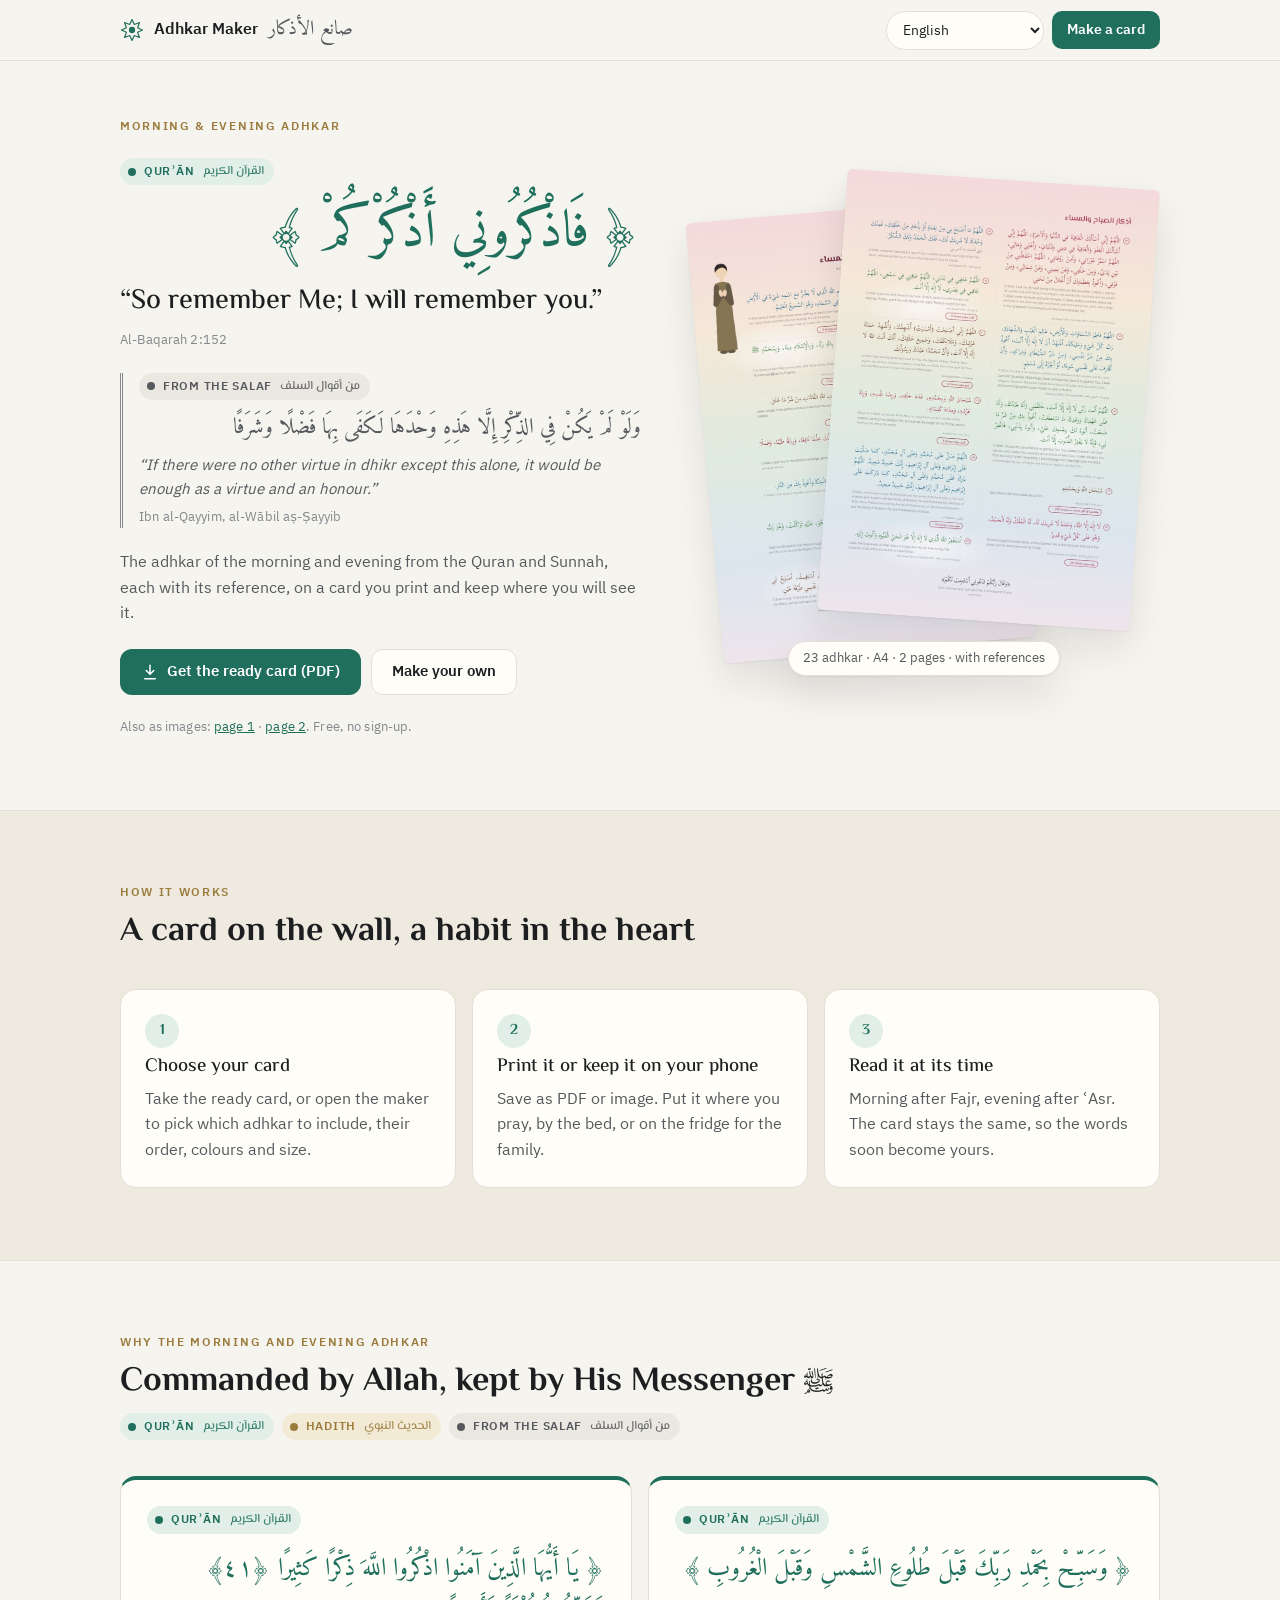
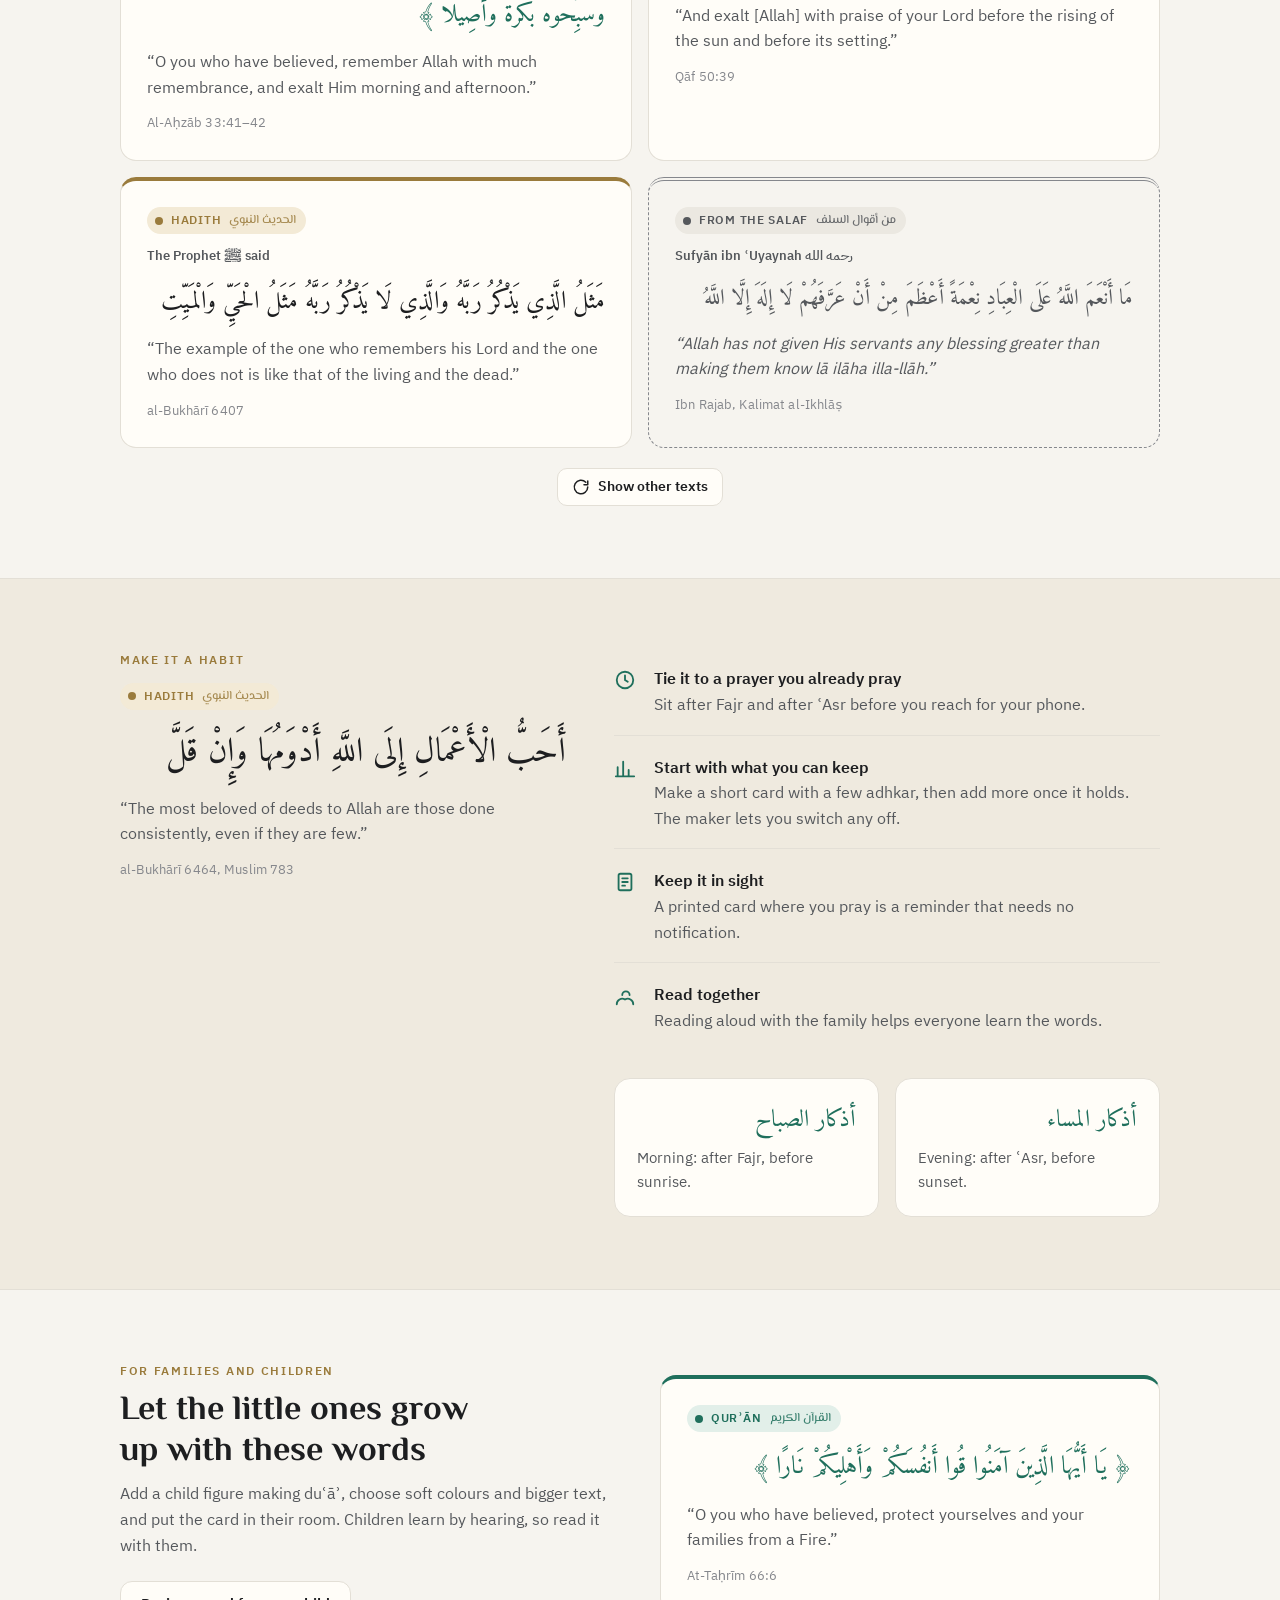
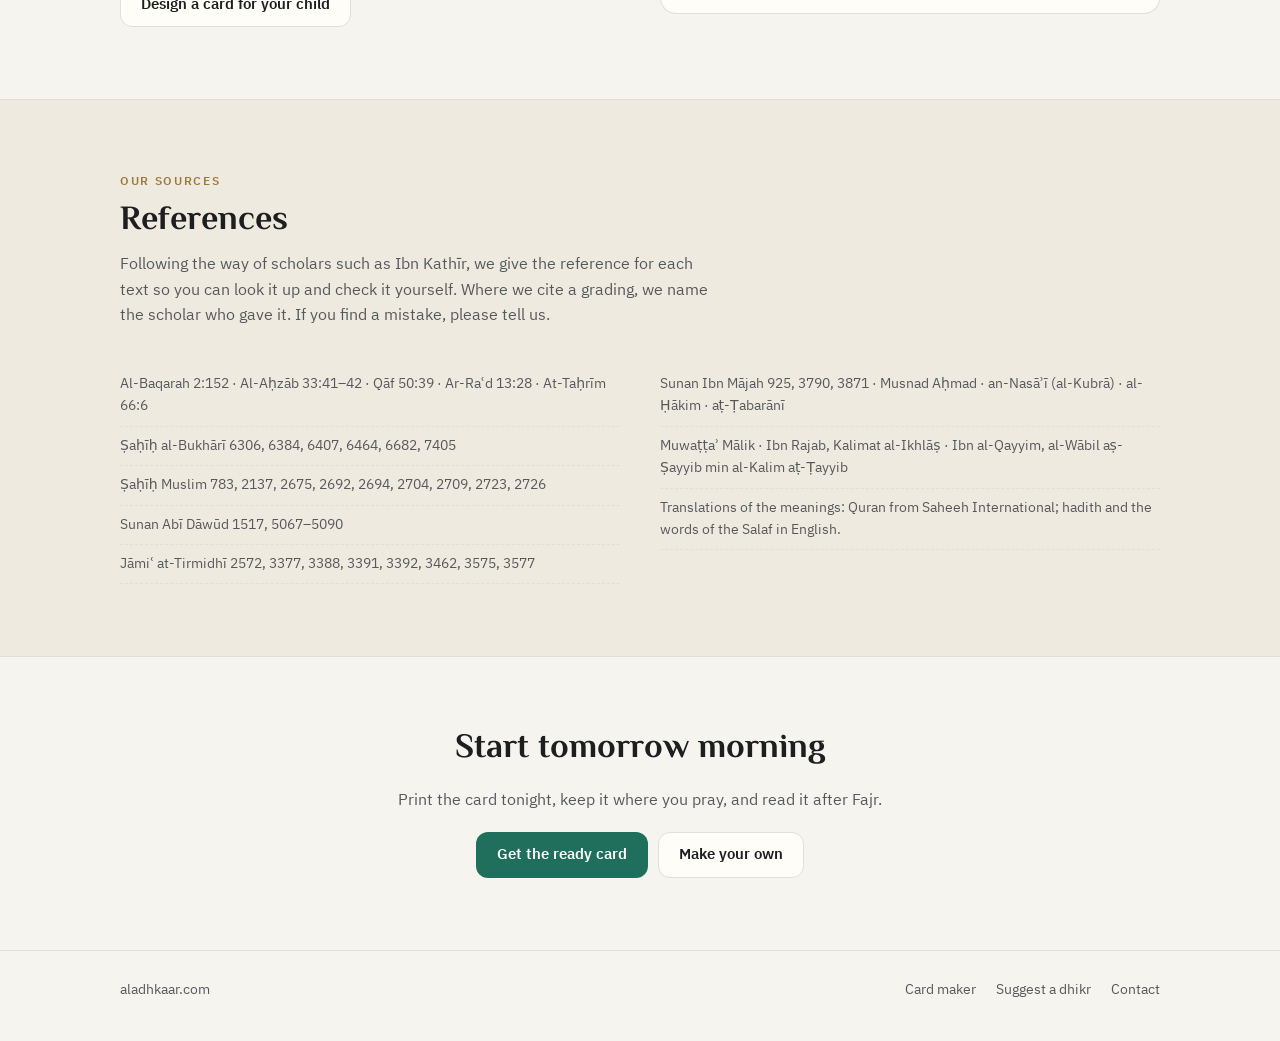
==== public/index.html @ ed7cf4e7 "Landing: Quran meanings in each language from Quran.com ur Junagarhi, id King Fahad Complex, ms Basm" ====
<!doctype html>
<html lang="en" dir="ltr">
<head>
  <meta charset="utf-8">
  <meta name="viewport" content="width=device-width, initial-scale=1, viewport-fit=cover">
  <script>
    // Old links put the card in the hash of the home page. Send them on to the maker.
    if (/^#(card=|missing$|suggest$|contact$)/.test(location.hash)) location.replace("make" + location.hash);
  </script>
  <title>Adhkar Maker · Morning and evening adhkar card</title>
  <meta name="description" content="The morning and evening adhkar from the Quran and Sunnah, each with its reference, on a card you print and keep. Get the ready card or make your own. أذكار الصباح والمساء في بطاقة تطبعها.">
  <link rel="canonical" href="https://aladhkaar.com/">
  <meta property="og:type" content="website">
  <meta property="og:site_name" content="Adhkar Maker · صانع الأذكار">
  <meta property="og:url" content="https://aladhkaar.com/">
  <meta property="og:title" content="Morning and evening adhkar, on a card you keep">
  <meta property="og:description" content="Get the ready card or make your own. Each dhikr with its reference. Free.">
  <meta property="og:image" content="https://aladhkaar.com/og-image.png">
  <meta property="og:image:width" content="1200">
  <meta property="og:image:height" content="630">
  <meta name="twitter:card" content="summary_large_image">
  <meta name="twitter:image" content="https://aladhkaar.com/og-image.png">
  <meta name="theme-color" content="#f6f4ef" media="(prefers-color-scheme: light)">
  <meta name="theme-color" content="#16171a" media="(prefers-color-scheme: dark)">
  <link rel="manifest" href="manifest.webmanifest">
  <link rel="icon" href="icons/icon.svg" type="image/svg+xml">
  <link rel="apple-touch-icon" href="icons/icon-192.png">
  <link rel="preload" href="data/quotes.json" as="fetch" crossorigin>
  <link rel="stylesheet" href="fonts/fonts.css">
  <link rel="stylesheet" href="landing.css?v=2">
</head>
<body>

<header class="top">
  <div class="wrap">
    <a class="brand" href="./">
      <svg viewBox="0 0 32 32" aria-hidden="true"><path d="M16 2l3.1 6.6L26 6l-2.6 6.9L30 16l-6.6 3.1L26 26l-6.9-2.6L16 30l-3.1-6.6L6 26l2.6-6.9L2 16l6.6-3.1L6 6l6.9 2.6z" fill="none" stroke="currentColor" stroke-width="1.6" stroke-linejoin="round"/><circle cx="16" cy="16" r="4.2" fill="currentColor"/></svg>
      <span data-t="appName">Adhkar Maker</span><span class="ar">صانع الأذكار</span>
    </a>
    <nav>
      <select class="lang" id="lang" aria-label="Language">
        <option value="en">English</option><option value="ar">العربية</option><option value="ur">اردو</option><option value="id">Bahasa Indonesia</option><option value="ms">Bahasa Melayu</option><option value="tr">Türkçe</option><option value="fr">Français</option><option value="bn">বাংলা</option>
      </select>
      <a class="btn btn-primary btn-sm" href="make" data-t="makeCard">Make a card</a>
    </nav>
  </div>
</header>

<main>
  <!-- 1. Hero -->
  <div class="hero">
    <div class="wrap">
      <div class="hero-text">
        <span class="eyebrow" data-t="heroEyebrow">Morning &amp; evening adhkar</span>
        <figure class="ayah k-quran">
          <span class="kind" data-kind="quran"></span>
          <div class="ar" lang="ar">فَاذْكُرُونِي أَذْكُرْكُمْ</div>
          <div class="en" data-q="2:152">“So remember Me; I will remember you.”</div>
          <figcaption class="ref" data-ar="البقرة ١٥٢">Al-Baqarah 2:152</figcaption>
        </figure>
        <blockquote class="salaf k-salaf">
          <span class="kind" data-kind="salaf"></span>
          <div class="ar" lang="ar">وَلَوْ لَمْ يَكُنْ فِي الذِّكْرِ إِلَّا هَذِهِ وَحْدَهَا لَكَفَى بِهَا فَضْلًا وَشَرَفًا</div>
          <p class="en">“If there were no other virtue in dhikr except this alone, it would be enough as a virtue and an honour.”</p>
          <span class="ref" data-ar="ابن القيم، الوابل الصيب">Ibn al-Qayyim, al-Wābil aṣ-Ṣayyib</span>
        </blockquote>
        <p class="lede" data-t="heroLede">The adhkar of the morning and evening from the Quran and Sunnah, each with its reference, on a card you print and keep where you will see it.</p>
        <div class="ctas">
          <a class="btn btn-primary" href="ready/aladhkaar-morning-evening.pdf" download>
            <svg viewBox="0 0 24 24" fill="none" stroke="currentColor" stroke-width="2" stroke-linecap="round" stroke-linejoin="round"><path d="M12 3v12m0 0l-5-5m5 5l5-5M5 21h14"/></svg>
            <span data-t="getPdf">Get the ready card (PDF)</span>
          </a>
          <a class="btn btn-ghost" href="make" data-t="makeOwn">Make your own</a>
        </div>
        <div class="continue" id="continue" hidden><span data-t="inProgress">You have a card in progress.</span> <a href="make" data-t="continueCard">Continue your card</a></div>
        <div class="ref"><span data-t="alsoImages">Also as images:</span> <a href="ready/aladhkaar-page-1.jpg" download data-t="page1">page 1</a> · <a href="ready/aladhkaar-page-2.jpg" download data-t="page2">page 2</a>. <span data-t="free">Free, no sign-up.</span></div>
      </div>
      <div class="stack">
        <img src="ready/preview-1.jpg" alt="" width="900" height="1273">
        <img src="ready/preview-2.jpg" alt="" width="900" height="1273" data-t-alt="previewAlt">
        <span class="tag" data-t="tag">23 adhkar · A4 · 2 pages · with sources</span>
      </div>
    </div>
  </div>

  <!-- 2. How it works -->
  <section class="band">
    <div class="wrap">
      <div class="head">
        <span class="eyebrow" data-t="howEyebrow">How it works</span>
        <h2 data-t="howTitle">A card on the wall, a habit in the heart</h2>
      </div>
      <div class="steps">
        <div class="step"><span class="n" data-num="1">1</span><h3 data-t="s1h">Choose your card</h3><p data-t="s1p">Take the ready card, or open the maker to pick which adhkar to include, their order, colours and size.</p></div>
        <div class="step"><span class="n" data-num="2">2</span><h3 data-t="s2h">Print it or keep it on your phone</h3><p data-t="s2p">Save as PDF or image. Put it where you pray, by the bed, or on the fridge for the family.</p></div>
        <div class="step"><span class="n" data-num="3">3</span><h3 data-t="s3h">Read it at its time</h3><p data-t="s3p">Morning after Fajr, evening after ʿAsr. The card stays the same, so the words soon become yours.</p></div>
      </div>
    </div>
  </section>

  <!-- 3. Why -->
  <section>
    <div class="wrap">
      <div class="head">
        <span class="eyebrow" data-t="whyEyebrow">Why the morning and evening adhkar</span>
        <h2><span data-t="whyTitle">Commanded by Allah, kept by His Messenger</span> <span class="saw" lang="ar">ﷺ</span></h2>
        <div class="legend"><span class="k-quran"><span class="kind" data-kind="quran"></span></span><span class="k-hadith"><span class="kind" data-kind="hadith"></span></span><span class="k-salaf"><span class="kind" data-kind="salaf"></span></span></div>
      </div>
      <div class="proofs">
        <div class="proof k-quran">
          <span class="kind" data-kind="quran"></span>
          <div class="ar" lang="ar">يَا أَيُّهَا الَّذِينَ آمَنُوا اذْكُرُوا اللَّهَ ذِكْرًا كَثِيرًا ﴿٤١﴾ وَسَبِّحُوهُ بُكْرَةً وَأَصِيلًا</div>
          <p class="en" data-q="33:41-42">“O you who have believed, remember Allah with much remembrance, and exalt Him morning and afternoon.”</p>
          <span class="ref" data-ar="الأحزاب ٤١–٤٢">Al-Aḥzāb 33:41–42</span>
        </div>
        <div class="proof k-quran">
          <span class="kind" data-kind="quran"></span>
          <div class="ar" lang="ar">وَسَبِّحْ بِحَمْدِ رَبِّكَ قَبْلَ طُلُوعِ الشَّمْسِ وَقَبْلَ الْغُرُوبِ</div>
          <p class="en" data-q="50:39">“And exalt [Allah] with praise of your Lord before the rising of the sun and before its setting.”</p>
          <span class="ref" data-ar="ق ٣٩">Qāf 50:39</span>
        </div>
        <div class="proof rot" data-pool="nass"></div>
        <div class="proof rot" data-pool="salaf"></div>
      </div>
      <div class="more"><button class="btn btn-ghost btn-sm" id="another" type="button">
        <svg viewBox="0 0 24 24" fill="none" stroke="currentColor" stroke-width="2" stroke-linecap="round" stroke-linejoin="round"><path d="M21 12a9 9 0 1 1-2.6-6.4M21 4v5h-5"/></svg>
        <span data-t="another">Show other texts</span></button></div>
    </div>
  </section>

  <!-- 4. Habit -->
  <section class="band">
    <div class="wrap habit">
      <div class="proof k-hadith">
        <span class="eyebrow" data-t="habitEyebrow">Make it a habit</span>
        <span class="kind" data-kind="hadith"></span>
        <div class="ar" lang="ar">أَحَبُّ الْأَعْمَالِ إِلَى اللَّهِ أَدْوَمُهَا وَإِنْ قَلَّ</div>
        <p class="en">“The most beloved of deeds to Allah are those done consistently, even if they are few.”</p>
        <span class="ref" data-ar="البخاري ٦٤٦٤، مسلم ٧٨٣">al-Bukhārī 6464, Muslim 783</span>
      </div>
      <div>
        <ul class="tips">
          <li><svg viewBox="0 0 24 24" fill="none" stroke="currentColor" stroke-width="2" stroke-linecap="round"><circle cx="12" cy="12" r="9"/><path d="M12 7v5l3 2"/></svg><div><b data-t="t1b">Tie it to a prayer you already pray</b><span data-t="t1s">Sit after Fajr and after ʿAsr before you reach for your phone.</span></div></li>
          <li><svg viewBox="0 0 24 24" fill="none" stroke="currentColor" stroke-width="2" stroke-linecap="round"><path d="M4 20V10M10 20V4M16 20v-7M22 20H2"/></svg><div><b data-t="t2b">Start with what you can keep</b><span data-t="t2s">Make a short card with a few adhkar, then add more once it holds. The maker lets you switch any off.</span></div></li>
          <li><svg viewBox="0 0 24 24" fill="none" stroke="currentColor" stroke-width="2" stroke-linecap="round"><rect x="5" y="3" width="14" height="18" rx="2"/><path d="M9 8h6M9 12h6M9 16h3"/></svg><div><b data-t="t3b">Keep it in sight</b><span data-t="t3s">A printed card where you pray is a reminder that needs no notification.</span></div></li>
          <li><svg viewBox="0 0 24 24" fill="none" stroke="currentColor" stroke-width="2" stroke-linecap="round"><path d="M17 11a4 4 0 1 0-8 0M3 21a6 6 0 0 1 9-5.2A6 6 0 0 1 21 21"/></svg><div><b data-t="t4b">Read together</b><span data-t="t4s">Reading aloud with the family helps everyone learn the words.</span></div></li>
        </ul>
        <div class="times">
          <div class="time"><div class="ar" lang="ar">أذكار الصباح</div><p data-t="morning">Morning: after Fajr, before sunrise.</p></div>
          <div class="time"><div class="ar" lang="ar">أذكار المساء</div><p data-t="evening">Evening: after ʿAsr, before sunset.</p></div>
        </div>
      </div>
    </div>
  </section>

  <!-- 5. Families -->
  <section>
    <div class="wrap family">
      <div class="head" style="margin:0">
        <span class="eyebrow" data-t="famEyebrow">For families and children</span>
        <h2 data-t="famTitle">Let the little ones grow up with these words</h2>
        <p class="lede" data-t="famLede">Add a child figure making duʿāʾ, choose soft colours and bigger text, and put the card in their room. Children learn by hearing, so read it with them.</p>
        <div class="ctas" style="margin-top:12px"><a class="btn btn-ghost" href="make" data-t="famBtn">Design a card for your child</a></div>
      </div>
      <div class="proof k-quran">
        <span class="kind" data-kind="quran"></span>
        <div class="ar" lang="ar">يَا أَيُّهَا الَّذِينَ آمَنُوا قُوا أَنفُسَكُمْ وَأَهْلِيكُمْ نَارًا</div>
        <p class="en" data-q="66:6">“O you who have believed, protect yourselves and your families from a Fire.”</p>
        <span class="ref" data-ar="التحريم ٦">At-Taḥrīm 66:6</span>
      </div>
    </div>
  </section>

  <!-- 6. References -->
  <section class="band">
    <div class="wrap">
      <div class="head">
        <span class="eyebrow" data-t="srcEyebrow">Our sources</span>
        <h2 data-t="srcTitle">References</h2>
        <p class="lede" data-t="srcLede">Following the way of scholars such as Ibn Kathīr, we give the reference for each text so you can look it up and check it yourself. Where we cite a grading, we name the scholar who gave it. If you find a mistake, please tell us.</p>
      </div>
      <ul class="sources">
        <li data-ar="البقرة ١٥٢ · الأحزاب ٤١–٤٢ · ق ٣٩ · الرعد ٢٨ · التحريم ٦">Al-Baqarah 2:152 · Al-Aḥzāb 33:41–42 · Qāf 50:39 · Ar-Raʿd 13:28 · At-Taḥrīm 66:6</li>
        <li data-ar="صحيح البخاري ٦٣٠٦، ٦٣٨٤، ٦٤٠٧، ٦٤٦٤، ٦٦٨٢، ٧٤٠٥">Ṣaḥīḥ al-Bukhārī 6306, 6384, 6407, 6464, 6682, 7405</li>
        <li data-ar="صحيح مسلم ٧٨٣، ٢١٣٧، ٢٦٧٥، ٢٦٩٢، ٢٦٩٤، ٢٧٠٤، ٢٧٠٩، ٢٧٢٣، ٢٧٢٦">Ṣaḥīḥ Muslim 783, 2137, 2675, 2692, 2694, 2704, 2709, 2723, 2726</li>
        <li data-ar="سنن أبي داود ١٥١٧، ٥٠٦٧–٥٠٩٠">Sunan Abī Dāwūd 1517, 5067–5090</li>
        <li data-ar="جامع الترمذي ٢٥٧٢، ٣٣٧٧، ٣٣٨٨، ٣٣٩١، ٣٣٩٢، ٣٤٦٢، ٣٥٧٥، ٣٥٧٧">Jāmiʿ at-Tirmidhī 2572, 3377, 3388, 3391, 3392, 3462, 3575, 3577</li>
        <li data-ar="سنن ابن ماجه ٩٢٥، ٣٧٩٠، ٣٨٧١ · مسند أحمد · النسائي في الكبرى · الحاكم · الطبراني">Sunan Ibn Mājah 925, 3790, 3871 · Musnad Aḥmad · an-Nasāʾī (al-Kubrā) · al-Ḥākim · aṭ-Ṭabarānī</li>
        <li data-ar="موطأ مالك · ابن رجب، كلمة الإخلاص · ابن القيم، الوابل الصيب من الكلم الطيب">Muwaṭṭaʾ Mālik · Ibn Rajab, Kalimat al-Ikhlāṣ · Ibn al-Qayyim, al-Wābil aṣ-Ṣayyib min al-Kalim aṭ-Ṭayyib</li>
        <li class="only-tr" data-t="srcTr">Translations of the meanings: Quran from Saheeh International; hadith and the words of the Salaf in English.</li>
      </ul>
    </div>
  </section>

  <!-- 7. Closing -->
  <section>
    <div class="wrap cta-end">
      <h2 data-t="endTitle">Start tomorrow morning</h2>
      <p class="lede" data-t="endLede">Print the card tonight, keep it where you pray, and read it after Fajr.</p>
      <div class="ctas" style="justify-content:center">
        <a class="btn btn-primary" href="ready/aladhkaar-morning-evening.pdf" download data-t="getCard">Get the ready card</a>
        <a class="btn btn-ghost" href="make" data-t="makeOwn">Make your own</a>
      </div>
    </div>
  </section>
</main>

<footer>
  <div class="wrap">
    <span>aladhkaar.com</span>
    <nav>
      <a href="make" data-t="fMaker">Card maker</a>
      <a href="make#suggest" data-t="fSuggest">Suggest a dhikr</a>
      <a href="make#contact" data-t="fContact">Contact</a>
    </nav>
  </div>
</footer>

<script src="landing.js?v=2"></script>
</body>
</html>
---- public/fonts/fonts.css ----
/* Self-hosted Google Fonts (SIL Open Font License) */
@font-face {
  font-family: 'Amiri';
  font-style: normal;
  font-weight: 400;
  font-display: swap;
  src: url(Amiri-400-arabic.woff2) format('woff2');
  unicode-range: U+0600-06FF, U+0750-077F, U+0870-0891, U+0897-08E1, U+08E3-08FF, U+200C-200E, U+2010-2011, U+204F, U+2E41, U+FB50-FDFF, U+FE70-FE74, U+FE76-FEFC, U+102E0-102FB, U+10E60-10E7E, U+10EC2-10EC7, U+10EC9-10EEE, U+10EF0-10EFF, U+1EE00-1EE03, U+1EE05-1EE1F, U+1EE21-1EE22, U+1EE24, U+1EE27, U+1EE29-1EE32, U+1EE34-1EE37, U+1EE39, U+1EE3B, U+1EE42, U+1EE47, U+1EE49, U+1EE4B, U+1EE4D-1EE4F, U+1EE51-1EE52, U+1EE54, U+1EE57, U+1EE59, U+1EE5B, U+1EE5D, U+1EE5F, U+1EE61-1EE62, U+1EE64, U+1EE67-1EE6A, U+1EE6C-1EE72, U+1EE74-1EE77, U+1EE79-1EE7C, U+1EE7E, U+1EE80-1EE89, U+1EE8B-1EE9B, U+1EEA1-1EEA3, U+1EEA5-1EEA9, U+1EEAB-1EEBB, U+1EEF0-1EEF1;
}
@font-face {
  font-family: 'Amiri';
  font-style: normal;
  font-weight: 400;
  font-display: swap;
  src: url(Amiri-400-latin.woff2) format('woff2');
  unicode-range: U+0000-00FF, U+0131, U+0152-0153, U+02BB-02BC, U+02C6, U+02DA, U+02DC, U+0304, U+0308, U+0329, U+2000-206F, U+20AC, U+2122, U+2191, U+2193, U+2212, U+2215, U+FEFF, U+FFFD;
}
@font-face {
  font-family: 'Amiri';
  font-style: normal;
  font-weight: 700;
  font-display: swap;
  src: url(Amiri-700-arabic.woff2) format('woff2');
  unicode-range: U+0600-06FF, U+0750-077F, U+0870-0891, U+0897-08E1, U+08E3-08FF, U+200C-200E, U+2010-2011, U+204F, U+2E41, U+FB50-FDFF, U+FE70-FE74, U+FE76-FEFC, U+102E0-102FB, U+10E60-10E7E, U+10EC2-10EC7, U+10EC9-10EEE, U+10EF0-10EFF, U+1EE00-1EE03, U+1EE05-1EE1F, U+1EE21-1EE22, U+1EE24, U+1EE27, U+1EE29-1EE32, U+1EE34-1EE37, U+1EE39, U+1EE3B, U+1EE42, U+1EE47, U+1EE49, U+1EE4B, U+1EE4D-1EE4F, U+1EE51-1EE52, U+1EE54, U+1EE57, U+1EE59, U+1EE5B, U+1EE5D, U+1EE5F, U+1EE61-1EE62, U+1EE64, U+1EE67-1EE6A, U+1EE6C-1EE72, U+1EE74-1EE77, U+1EE79-1EE7C, U+1EE7E, U+1EE80-1EE89, U+1EE8B-1EE9B, U+1EEA1-1EEA3, U+1EEA5-1EEA9, U+1EEAB-1EEBB, U+1EEF0-1EEF1;
}
@font-face {
  font-family: 'Amiri';
  font-style: normal;
  font-weight: 700;
  font-display: swap;
  src: url(Amiri-700-latin.woff2) format('woff2');
  unicode-range: U+0000-00FF, U+0131, U+0152-0153, U+02BB-02BC, U+02C6, U+02DA, U+02DC, U+0304, U+0308, U+0329, U+2000-206F, U+20AC, U+2122, U+2191, U+2193, U+2212, U+2215, U+FEFF, U+FFFD;
}
@font-face {
  font-family: 'Aref Ruqaa';
  font-style: normal;
  font-weight: 400;
  font-display: swap;
  src: url(ArefRuqaa-400-arabic.woff2) format('woff2');
  unicode-range: U+0600-06FF, U+0750-077F, U+0870-0891, U+0897-08E1, U+08E3-08FF, U+200C-200E, U+2010-2011, U+204F, U+2E41, U+FB50-FDFF, U+FE70-FE74, U+FE76-FEFC, U+102E0-102FB, U+10E60-10E7E, U+10EC2-10EC7, U+10EC9-10EEE, U+10EF0-10EFF, U+1EE00-1EE03, U+1EE05-1EE1F, U+1EE21-1EE22, U+1EE24, U+1EE27, U+1EE29-1EE32, U+1EE34-1EE37, U+1EE39, U+1EE3B, U+1EE42, U+1EE47, U+1EE49, U+1EE4B, U+1EE4D-1EE4F, U+1EE51-1EE52, U+1EE54, U+1EE57, U+1EE59, U+1EE5B, U+1EE5D, U+1EE5F, U+1EE61-1EE62, U+1EE64, U+1EE67-1EE6A, U+1EE6C-1EE72, U+1EE74-1EE77, U+1EE79-1EE7C, U+1EE7E, U+1EE80-1EE89, U+1EE8B-1EE9B, U+1EEA1-1EEA3, U+1EEA5-1EEA9, U+1EEAB-1EEBB, U+1EEF0-1EEF1;
}
@font-face {
  font-family: 'Aref Ruqaa';
  font-style: normal;
  font-weight: 400;
  font-display: swap;
  src: url(ArefRuqaa-400-latin.woff2) format('woff2');
  unicode-range: U+0000-00FF, U+0131, U+0152-0153, U+02BB-02BC, U+02C6, U+02DA, U+02DC, U+0304, U+0308, U+0329, U+2000-206F, U+20AC, U+2122, U+2191, U+2193, U+2212, U+2215, U+FEFF, U+FFFD;
}
@font-face {
  font-family: 'Aref Ruqaa';
  font-style: normal;
  font-weight: 700;
  font-display: swap;
  src: url(ArefRuqaa-700-arabic.woff2) format('woff2');
  unicode-range: U+0600-06FF, U+0750-077F, U+0870-0891, U+0897-08E1, U+08E3-08FF, U+200C-200E, U+2010-2011, U+204F, U+2E41, U+FB50-FDFF, U+FE70-FE74, U+FE76-FEFC, U+102E0-102FB, U+10E60-10E7E, U+10EC2-10EC7, U+10EC9-10EEE, U+10EF0-10EFF, U+1EE00-1EE03, U+1EE05-1EE1F, U+1EE21-1EE22, U+1EE24, U+1EE27, U+1EE29-1EE32, U+1EE34-1EE37, U+1EE39, U+1EE3B, U+1EE42, U+1EE47, U+1EE49, U+1EE4B, U+1EE4D-1EE4F, U+1EE51-1EE52, U+1EE54, U+1EE57, U+1EE59, U+1EE5B, U+1EE5D, U+1EE5F, U+1EE61-1EE62, U+1EE64, U+1EE67-1EE6A, U+1EE6C-1EE72, U+1EE74-1EE77, U+1EE79-1EE7C, U+1EE7E, U+1EE80-1EE89, U+1EE8B-1EE9B, U+1EEA1-1EEA3, U+1EEA5-1EEA9, U+1EEAB-1EEBB, U+1EEF0-1EEF1;
}
@font-face {
  font-family: 'Aref Ruqaa';
  font-style: normal;
  font-weight: 700;
  font-display: swap;
  src: url(ArefRuqaa-700-latin.woff2) format('woff2');
  unicode-range: U+0000-00FF, U+0131, U+0152-0153, U+02BB-02BC, U+02C6, U+02DA, U+02DC, U+0304, U+0308, U+0329, U+2000-206F, U+20AC, U+2122, U+2191, U+2193, U+2212, U+2215, U+FEFF, U+FFFD;
}
@font-face {
  font-family: 'Baloo Bhaijaan 2';
  font-style: normal;
  font-weight: 400;
  font-display: swap;
  src: url(BalooBhaijaan2-400-arabic.woff2) format('woff2');
  unicode-range: U+0600-06FF, U+0750-077F, U+0870-0891, U+0897-08E1, U+08E3-08FF, U+200C-200E, U+2010-2011, U+204F, U+2E41, U+FB50-FDFF, U+FE70-FE74, U+FE76-FEFC, U+102E0-102FB, U+10E60-10E7E, U+10EC2-10EC7, U+10EC9-10EEE, U+10EF0-10EFF, U+1EE00-1EE03, U+1EE05-1EE1F, U+1EE21-1EE22, U+1EE24, U+1EE27, U+1EE29-1EE32, U+1EE34-1EE37, U+1EE39, U+1EE3B, U+1EE42, U+1EE47, U+1EE49, U+1EE4B, U+1EE4D-1EE4F, U+1EE51-1EE52, U+1EE54, U+1EE57, U+1EE59, U+1EE5B, U+1EE5D, U+1EE5F, U+1EE61-1EE62, U+1EE64, U+1EE67-1EE6A, U+1EE6C-1EE72, U+1EE74-1EE77, U+1EE79-1EE7C, U+1EE7E, U+1EE80-1EE89, U+1EE8B-1EE9B, U+1EEA1-1EEA3, U+1EEA5-1EEA9, U+1EEAB-1EEBB, U+1EEF0-1EEF1;
}
@font-face {
  font-family: 'Baloo Bhaijaan 2';
  font-style: normal;
  font-weight: 400;
  font-display: swap;
  src: url(BalooBhaijaan2-400-latin.woff2) format('woff2');
  unicode-range: U+0000-00FF, U+0131, U+0152-0153, U+02BB-02BC, U+02C6, U+02DA, U+02DC, U+0304, U+0308, U+0329, U+2000-206F, U+20AC, U+2122, U+2191, U+2193, U+2212, U+2215, U+FEFF, U+FFFD;
}
@font-face {
  font-family: 'Baloo Bhaijaan 2';
  font-style: normal;
  font-weight: 600;
  font-display: swap;
  src: url(BalooBhaijaan2-600-arabic.woff2) format('woff2');
  unicode-range: U+0600-06FF, U+0750-077F, U+0870-0891, U+0897-08E1, U+08E3-08FF, U+200C-200E, U+2010-2011, U+204F, U+2E41, U+FB50-FDFF, U+FE70-FE74, U+FE76-FEFC, U+102E0-102FB, U+10E60-10E7E, U+10EC2-10EC7, U+10EC9-10EEE, U+10EF0-10EFF, U+1EE00-1EE03, U+1EE05-1EE1F, U+1EE21-1EE22, U+1EE24, U+1EE27, U+1EE29-1EE32, U+1EE34-1EE37, U+1EE39, U+1EE3B, U+1EE42, U+1EE47, U+1EE49, U+1EE4B, U+1EE4D-1EE4F, U+1EE51-1EE52, U+1EE54, U+1EE57, U+1EE59, U+1EE5B, U+1EE5D, U+1EE5F, U+1EE61-1EE62, U+1EE64, U+1EE67-1EE6A, U+1EE6C-1EE72, U+1EE74-1EE77, U+1EE79-1EE7C, U+1EE7E, U+1EE80-1EE89, U+1EE8B-1EE9B, U+1EEA1-1EEA3, U+1EEA5-1EEA9, U+1EEAB-1EEBB, U+1EEF0-1EEF1;
}
@font-face {
  font-family: 'Baloo Bhaijaan 2';
  font-style: normal;
  font-weight: 600;
  font-display: swap;
  src: url(BalooBhaijaan2-600-latin.woff2) format('woff2');
  unicode-range: U+0000-00FF, U+0131, U+0152-0153, U+02BB-02BC, U+02C6, U+02DA, U+02DC, U+0304, U+0308, U+0329, U+2000-206F, U+20AC, U+2122, U+2191, U+2193, U+2212, U+2215, U+FEFF, U+FFFD;
}
@font-face {
  font-family: 'El Messiri';
  font-style: normal;
  font-weight: 500;
  font-display: swap;
  src: url(ElMessiri-500-arabic.woff2) format('woff2');
  unicode-range: U+0600-06FF, U+0750-077F, U+0870-0891, U+0897-08E1, U+08E3-08FF, U+200C-200E, U+2010-2011, U+204F, U+2E41, U+FB50-FDFF, U+FE70-FE74, U+FE76-FEFC, U+102E0-102FB, U+10E60-10E7E, U+10EC2-10EC7, U+10EC9-10EEE, U+10EF0-10EFF, U+1EE00-1EE03, U+1EE05-1EE1F, U+1EE21-1EE22, U+1EE24, U+1EE27, U+1EE29-1EE32, U+1EE34-1EE37, U+1EE39, U+1EE3B, U+1EE42, U+1EE47, U+1EE49, U+1EE4B, U+1EE4D-1EE4F, U+1EE51-1EE52, U+1EE54, U+1EE57, U+1EE59, U+1EE5B, U+1EE5D, U+1EE5F, U+1EE61-1EE62, U+1EE64, U+1EE67-1EE6A, U+1EE6C-1EE72, U+1EE74-1EE77, U+1EE79-1EE7C, U+1EE7E, U+1EE80-1EE89, U+1EE8B-1EE9B, U+1EEA1-1EEA3, U+1EEA5-1EEA9, U+1EEAB-1EEBB, U+1EEF0-1EEF1;
}
@font-face {
  font-family: 'El Messiri';
  font-style: normal;
  font-weight: 500;
  font-display: swap;
  src: url(ElMessiri-500-latin.woff2) format('woff2');
  unicode-range: U+0000-00FF, U+0131, U+0152-0153, U+02BB-02BC, U+02C6, U+02DA, U+02DC, U+0304, U+0308, U+0329, U+2000-206F, U+20AC, U+2122, U+2191, U+2193, U+2212, U+2215, U+FEFF, U+FFFD;
}
@font-face {
  font-family: 'El Messiri';
  font-style: normal;
  font-weight: 700;
  font-display: swap;
  src: url(ElMessiri-700-arabic.woff2) format('woff2');
  unicode-range: U+0600-06FF, U+0750-077F, U+0870-0891, U+0897-08E1, U+08E3-08FF, U+200C-200E, U+2010-2011, U+204F, U+2E41, U+FB50-FDFF, U+FE70-FE74, U+FE76-FEFC, U+102E0-102FB, U+10E60-10E7E, U+10EC2-10EC7, U+10EC9-10EEE, U+10EF0-10EFF, U+1EE00-1EE03, U+1EE05-1EE1F, U+1EE21-1EE22, U+1EE24, U+1EE27, U+1EE29-1EE32, U+1EE34-1EE37, U+1EE39, U+1EE3B, U+1EE42, U+1EE47, U+1EE49, U+1EE4B, U+1EE4D-1EE4F, U+1EE51-1EE52, U+1EE54, U+1EE57, U+1EE59, U+1EE5B, U+1EE5D, U+1EE5F, U+1EE61-1EE62, U+1EE64, U+1EE67-1EE6A, U+1EE6C-1EE72, U+1EE74-1EE77, U+1EE79-1EE7C, U+1EE7E, U+1EE80-1EE89, U+1EE8B-1EE9B, U+1EEA1-1EEA3, U+1EEA5-1EEA9, U+1EEAB-1EEBB, U+1EEF0-1EEF1;
}
@font-face {
  font-family: 'El Messiri';
  font-style: normal;
  font-weight: 700;
  font-display: swap;
  src: url(ElMessiri-700-latin.woff2) format('woff2');
  unicode-range: U+0000-00FF, U+0131, U+0152-0153, U+02BB-02BC, U+02C6, U+02DA, U+02DC, U+0304, U+0308, U+0329, U+2000-206F, U+20AC, U+2122, U+2191, U+2193, U+2212, U+2215, U+FEFF, U+FFFD;
}
@font-face {
  font-family: 'IBM Plex Sans Arabic';
  font-style: normal;
  font-weight: 300;
  font-display: swap;
  src: url(IBMPlexSansArabic-300-arabic.woff2) format('woff2');
  unicode-range: U+0600-06FF, U+0750-077F, U+0870-0891, U+0897-08E1, U+08E3-08FF, U+200C-200E, U+2010-2011, U+204F, U+2E41, U+FB50-FDFF, U+FE70-FE74, U+FE76-FEFC, U+102E0-102FB, U+10E60-10E7E, U+10EC2-10EC7, U+10EC9-10EEE, U+10EF0-10EFF, U+1EE00-1EE03, U+1EE05-1EE1F, U+1EE21-1EE22, U+1EE24, U+1EE27, U+1EE29-1EE32, U+1EE34-1EE37, U+1EE39, U+1EE3B, U+1EE42, U+1EE47, U+1EE49, U+1EE4B, U+1EE4D-1EE4F, U+1EE51-1EE52, U+1EE54, U+1EE57, U+1EE59, U+1EE5B, U+1EE5D, U+1EE5F, U+1EE61-1EE62, U+1EE64, U+1EE67-1EE6A, U+1EE6C-1EE72, U+1EE74-1EE77, U+1EE79-1EE7C, U+1EE7E, U+1EE80-1EE89, U+1EE8B-1EE9B, U+1EEA1-1EEA3, U+1EEA5-1EEA9, U+1EEAB-1EEBB, U+1EEF0-1EEF1;
}
@font-face {
  font-family: 'IBM Plex Sans Arabic';
  font-style: normal;
  font-weight: 300;
  font-display: swap;
  src: url(IBMPlexSansArabic-300-latin.woff2) format('woff2');
  unicode-range: U+0000-00FF, U+0131, U+0152-0153, U+02BB-02BC, U+02C6, U+02DA, U+02DC, U+0304, U+0308, U+0329, U+2000-206F, U+20AC, U+2122, U+2191, U+2193, U+2212, U+2215, U+FEFF, U+FFFD;
}
@font-face {
  font-family: 'IBM Plex Sans Arabic';
  font-style: normal;
  font-weight: 400;
  font-display: swap;
  src: url(IBMPlexSansArabic-400-arabic.woff2) format('woff2');
  unicode-range: U+0600-06FF, U+0750-077F, U+0870-0891, U+0897-08E1, U+08E3-08FF, U+200C-200E, U+2010-2011, U+204F, U+2E41, U+FB50-FDFF, U+FE70-FE74, U+FE76-FEFC, U+102E0-102FB, U+10E60-10E7E, U+10EC2-10EC7, U+10EC9-10EEE, U+10EF0-10EFF, U+1EE00-1EE03, U+1EE05-1EE1F, U+1EE21-1EE22, U+1EE24, U+1EE27, U+1EE29-1EE32, U+1EE34-1EE37, U+1EE39, U+1EE3B, U+1EE42, U+1EE47, U+1EE49, U+1EE4B, U+1EE4D-1EE4F, U+1EE51-1EE52, U+1EE54, U+1EE57, U+1EE59, U+1EE5B, U+1EE5D, U+1EE5F, U+1EE61-1EE62, U+1EE64, U+1EE67-1EE6A, U+1EE6C-1EE72, U+1EE74-1EE77, U+1EE79-1EE7C, U+1EE7E, U+1EE80-1EE89, U+1EE8B-1EE9B, U+1EEA1-1EEA3, U+1EEA5-1EEA9, U+1EEAB-1EEBB, U+1EEF0-1EEF1;
}
@font-face {
  font-family: 'IBM Plex Sans Arabic';
  font-style: normal;
  font-weight: 400;
  font-display: swap;
  src: url(IBMPlexSansArabic-400-latin.woff2) format('woff2');
  unicode-range: U+0000-00FF, U+0131, U+0152-0153, U+02BB-02BC, U+02C6, U+02DA, U+02DC, U+0304, U+0308, U+0329, U+2000-206F, U+20AC, U+2122, U+2191, U+2193, U+2212, U+2215, U+FEFF, U+FFFD;
}
@font-face {
  font-family: 'IBM Plex Sans Arabic';
  font-style: normal;
  font-weight: 500;
  font-display: swap;
  src: url(IBMPlexSansArabic-500-arabic.woff2) format('woff2');
  unicode-range: U+0600-06FF, U+0750-077F, U+0870-0891, U+0897-08E1, U+08E3-08FF, U+200C-200E, U+2010-2011, U+204F, U+2E41, U+FB50-FDFF, U+FE70-FE74, U+FE76-FEFC, U+102E0-102FB, U+10E60-10E7E, U+10EC2-10EC7, U+10EC9-10EEE, U+10EF0-10EFF, U+1EE00-1EE03, U+1EE05-1EE1F, U+1EE21-1EE22, U+1EE24, U+1EE27, U+1EE29-1EE32, U+1EE34-1EE37, U+1EE39, U+1EE3B, U+1EE42, U+1EE47, U+1EE49, U+1EE4B, U+1EE4D-1EE4F, U+1EE51-1EE52, U+1EE54, U+1EE57, U+1EE59, U+1EE5B, U+1EE5D, U+1EE5F, U+1EE61-1EE62, U+1EE64, U+1EE67-1EE6A, U+1EE6C-1EE72, U+1EE74-1EE77, U+1EE79-1EE7C, U+1EE7E, U+1EE80-1EE89, U+1EE8B-1EE9B, U+1EEA1-1EEA3, U+1EEA5-1EEA9, U+1EEAB-1EEBB, U+1EEF0-1EEF1;
}
@font-face {
  font-family: 'IBM Plex Sans Arabic';
  font-style: normal;
  font-weight: 500;
  font-display: swap;
  src: url(IBMPlexSansArabic-500-latin.woff2) format('woff2');
  unicode-range: U+0000-00FF, U+0131, U+0152-0153, U+02BB-02BC, U+02C6, U+02DA, U+02DC, U+0304, U+0308, U+0329, U+2000-206F, U+20AC, U+2122, U+2191, U+2193, U+2212, U+2215, U+FEFF, U+FFFD;
}
@font-face {
  font-family: 'IBM Plex Sans Arabic';
  font-style: normal;
  font-weight: 600;
  font-display: swap;
  src: url(IBMPlexSansArabic-600-arabic.woff2) format('woff2');
  unicode-range: U+0600-06FF, U+0750-077F, U+0870-0891, U+0897-08E1, U+08E3-08FF, U+200C-200E, U+2010-2011, U+204F, U+2E41, U+FB50-FDFF, U+FE70-FE74, U+FE76-FEFC, U+102E0-102FB, U+10E60-10E7E, U+10EC2-10EC7, U+10EC9-10EEE, U+10EF0-10EFF, U+1EE00-1EE03, U+1EE05-1EE1F, U+1EE21-1EE22, U+1EE24, U+1EE27, U+1EE29-1EE32, U+1EE34-1EE37, U+1EE39, U+1EE3B, U+1EE42, U+1EE47, U+1EE49, U+1EE4B, U+1EE4D-1EE4F, U+1EE51-1EE52, U+1EE54, U+1EE57, U+1EE59, U+1EE5B, U+1EE5D, U+1EE5F, U+1EE61-1EE62, U+1EE64, U+1EE67-1EE6A, U+1EE6C-1EE72, U+1EE74-1EE77, U+1EE79-1EE7C, U+1EE7E, U+1EE80-1EE89, U+1EE8B-1EE9B, U+1EEA1-1EEA3, U+1EEA5-1EEA9, U+1EEAB-1EEBB, U+1EEF0-1EEF1;
}
@font-face {
  font-family: 'IBM Plex Sans Arabic';
  font-style: normal;
  font-weight: 600;
  font-display: swap;
  src: url(IBMPlexSansArabic-600-latin.woff2) format('woff2');
  unicode-range: U+0000-00FF, U+0131, U+0152-0153, U+02BB-02BC, U+02C6, U+02DA, U+02DC, U+0304, U+0308, U+0329, U+2000-206F, U+20AC, U+2122, U+2191, U+2193, U+2212, U+2215, U+FEFF, U+FFFD;
}
@font-face {
  font-family: 'Lalezar';
  font-style: normal;
  font-weight: 400;
  font-display: swap;
  src: url(Lalezar-400-arabic.woff2) format('woff2');
  unicode-range: U+0600-06FF, U+0750-077F, U+0870-0891, U+0897-08E1, U+08E3-08FF, U+200C-200E, U+2010-2011, U+204F, U+2E41, U+FB50-FDFF, U+FE70-FE74, U+FE76-FEFC, U+102E0-102FB, U+10E60-10E7E, U+10EC2-10EC7, U+10EC9-10EEE, U+10EF0-10EFF, U+1EE00-1EE03, U+1EE05-1EE1F, U+1EE21-1EE22, U+1EE24, U+1EE27, U+1EE29-1EE32, U+1EE34-1EE37, U+1EE39, U+1EE3B, U+1EE42, U+1EE47, U+1EE49, U+1EE4B, U+1EE4D-1EE4F, U+1EE51-1EE52, U+1EE54, U+1EE57, U+1EE59, U+1EE5B, U+1EE5D, U+1EE5F, U+1EE61-1EE62, U+1EE64, U+1EE67-1EE6A, U+1EE6C-1EE72, U+1EE74-1EE77, U+1EE79-1EE7C, U+1EE7E, U+1EE80-1EE89, U+1EE8B-1EE9B, U+1EEA1-1EEA3, U+1EEA5-1EEA9, U+1EEAB-1EEBB, U+1EEF0-1EEF1;
}
@font-face {
  font-family: 'Lalezar';
  font-style: normal;
  font-weight: 400;
  font-display: swap;
  src: url(Lalezar-400-latin.woff2) format('woff2');
  unicode-range: U+0000-00FF, U+0131, U+0152-0153, U+02BB-02BC, U+02C6, U+02DA, U+02DC, U+0304, U+0308, U+0329, U+2000-206F, U+20AC, U+2122, U+2191, U+2193, U+2212, U+2215, U+FEFF, U+FFFD;
}
@font-face {
  font-family: 'Markazi Text';
  font-style: normal;
  font-weight: 400;
  font-display: swap;
  src: url(MarkaziText-400-arabic.woff2) format('woff2');
  unicode-range: U+0600-06FF, U+0750-077F, U+0870-0891, U+0897-08E1, U+08E3-08FF, U+200C-200E, U+2010-2011, U+204F, U+2E41, U+FB50-FDFF, U+FE70-FE74, U+FE76-FEFC, U+102E0-102FB, U+10E60-10E7E, U+10EC2-10EC7, U+10EC9-10EEE, U+10EF0-10EFF, U+1EE00-1EE03, U+1EE05-1EE1F, U+1EE21-1EE22, U+1EE24, U+1EE27, U+1EE29-1EE32, U+1EE34-1EE37, U+1EE39, U+1EE3B, U+1EE42, U+1EE47, U+1EE49, U+1EE4B, U+1EE4D-1EE4F, U+1EE51-1EE52, U+1EE54, U+1EE57, U+1EE59, U+1EE5B, U+1EE5D, U+1EE5F, U+1EE61-1EE62, U+1EE64, U+1EE67-1EE6A, U+1EE6C-1EE72, U+1EE74-1EE77, U+1EE79-1EE7C, U+1EE7E, U+1EE80-1EE89, U+1EE8B-1EE9B, U+1EEA1-1EEA3, U+1EEA5-1EEA9, U+1EEAB-1EEBB, U+1EEF0-1EEF1;
}
@font-face {
  font-family: 'Markazi Text';
  font-style: normal;
  font-weight: 400;
  font-display: swap;
  src: url(MarkaziText-400-latin.woff2) format('woff2');
  unicode-range: U+0000-00FF, U+0131, U+0152-0153, U+02BB-02BC, U+02C6, U+02DA, U+02DC, U+0304, U+0308, U+0329, U+2000-206F, U+20AC, U+2122, U+2191, U+2193, U+2212, U+2215, U+FEFF, U+FFFD;
}
@font-face {
  font-family: 'Markazi Text';
  font-style: normal;
  font-weight: 600;
  font-display: swap;
  src: url(MarkaziText-600-arabic.woff2) format('woff2');
  unicode-range: U+0600-06FF, U+0750-077F, U+0870-0891, U+0897-08E1, U+08E3-08FF, U+200C-200E, U+2010-2011, U+204F, U+2E41, U+FB50-FDFF, U+FE70-FE74, U+FE76-FEFC, U+102E0-102FB, U+10E60-10E7E, U+10EC2-10EC7, U+10EC9-10EEE, U+10EF0-10EFF, U+1EE00-1EE03, U+1EE05-1EE1F, U+1EE21-1EE22, U+1EE24, U+1EE27, U+1EE29-1EE32, U+1EE34-1EE37, U+1EE39, U+1EE3B, U+1EE42, U+1EE47, U+1EE49, U+1EE4B, U+1EE4D-1EE4F, U+1EE51-1EE52, U+1EE54, U+1EE57, U+1EE59, U+1EE5B, U+1EE5D, U+1EE5F, U+1EE61-1EE62, U+1EE64, U+1EE67-1EE6A, U+1EE6C-1EE72, U+1EE74-1EE77, U+1EE79-1EE7C, U+1EE7E, U+1EE80-1EE89, U+1EE8B-1EE9B, U+1EEA1-1EEA3, U+1EEA5-1EEA9, U+1EEAB-1EEBB, U+1EEF0-1EEF1;
}
@font-face {
  font-family: 'Markazi Text';
  font-style: normal;
  font-weight: 600;
  font-display: swap;
  src: url(MarkaziText-600-latin.woff2) format('woff2');
  unicode-range: U+0000-00FF, U+0131, U+0152-0153, U+02BB-02BC, U+02C6, U+02DA, U+02DC, U+0304, U+0308, U+0329, U+2000-206F, U+20AC, U+2122, U+2191, U+2193, U+2212, U+2215, U+FEFF, U+FFFD;
}
@font-face {
  font-family: 'Noto Naskh Arabic';
  font-style: normal;
  font-weight: 400;
  font-display: swap;
  src: url(NotoNaskhArabic-400-arabic.woff2) format('woff2');
  unicode-range: U+0600-06FF, U+0750-077F, U+0870-0891, U+0897-08E1, U+08E3-08FF, U+200C-200E, U+2010-2011, U+204F, U+2E41, U+FB50-FDFF, U+FE70-FE74, U+FE76-FEFC, U+102E0-102FB, U+10E60-10E7E, U+10EC2-10EC7, U+10EC9-10EEE, U+10EF0-10EFF, U+1EE00-1EE03, U+1EE05-1EE1F, U+1EE21-1EE22, U+1EE24, U+1EE27, U+1EE29-1EE32, U+1EE34-1EE37, U+1EE39, U+1EE3B, U+1EE42, U+1EE47, U+1EE49, U+1EE4B, U+1EE4D-1EE4F, U+1EE51-1EE52, U+1EE54, U+1EE57, U+1EE59, U+1EE5B, U+1EE5D, U+1EE5F, U+1EE61-1EE62, U+1EE64, U+1EE67-1EE6A, U+1EE6C-1EE72, U+1EE74-1EE77, U+1EE79-1EE7C, U+1EE7E, U+1EE80-1EE89, U+1EE8B-1EE9B, U+1EEA1-1EEA3, U+1EEA5-1EEA9, U+1EEAB-1EEBB, U+1EEF0-1EEF1;
}
@font-face {
  font-family: 'Noto Naskh Arabic';
  font-style: normal;
  font-weight: 400;
  font-display: swap;
  src: url(NotoNaskhArabic-400-latin.woff2) format('woff2');
  unicode-range: U+0000-00FF, U+0131, U+0152-0153, U+02BB-02BC, U+02C6, U+02DA, U+02DC, U+0304, U+0308, U+0329, U+2000-206F, U+20AC, U+2122, U+2191, U+2193, U+2212, U+2215, U+FEFF, U+FFFD;
}
@font-face {
  font-family: 'Noto Naskh Arabic';
  font-style: normal;
  font-weight: 600;
  font-display: swap;
  src: url(NotoNaskhArabic-600-arabic.woff2) format('woff2');
  unicode-range: U+0600-06FF, U+0750-077F, U+0870-0891, U+0897-08E1, U+08E3-08FF, U+200C-200E, U+2010-2011, U+204F, U+2E41, U+FB50-FDFF, U+FE70-FE74, U+FE76-FEFC, U+102E0-102FB, U+10E60-10E7E, U+10EC2-10EC7, U+10EC9-10EEE, U+10EF0-10EFF, U+1EE00-1EE03, U+1EE05-1EE1F, U+1EE21-1EE22, U+1EE24, U+1EE27, U+1EE29-1EE32, U+1EE34-1EE37, U+1EE39, U+1EE3B, U+1EE42, U+1EE47, U+1EE49, U+1EE4B, U+1EE4D-1EE4F, U+1EE51-1EE52, U+1EE54, U+1EE57, U+1EE59, U+1EE5B, U+1EE5D, U+1EE5F, U+1EE61-1EE62, U+1EE64, U+1EE67-1EE6A, U+1EE6C-1EE72, U+1EE74-1EE77, U+1EE79-1EE7C, U+1EE7E, U+1EE80-1EE89, U+1EE8B-1EE9B, U+1EEA1-1EEA3, U+1EEA5-1EEA9, U+1EEAB-1EEBB, U+1EEF0-1EEF1;
}
@font-face {
  font-family: 'Noto Naskh Arabic';
  font-style: normal;
  font-weight: 600;
  font-display: swap;
  src: url(NotoNaskhArabic-600-latin.woff2) format('woff2');
  unicode-range: U+0000-00FF, U+0131, U+0152-0153, U+02BB-02BC, U+02C6, U+02DA, U+02DC, U+0304, U+0308, U+0329, U+2000-206F, U+20AC, U+2122, U+2191, U+2193, U+2212, U+2215, U+FEFF, U+FFFD;
}
@font-face {
  font-family: 'Reem Kufi';
  font-style: normal;
  font-weight: 500;
  font-display: swap;
  src: url(ReemKufi-500-arabic.woff2) format('woff2');
  unicode-range: U+0600-06FF, U+0750-077F, U+0870-0891, U+0897-08E1, U+08E3-08FF, U+200C-200E, U+2010-2011, U+204F, U+2E41, U+FB50-FDFF, U+FE70-FE74, U+FE76-FEFC, U+102E0-102FB, U+10E60-10E7E, U+10EC2-10EC7, U+10EC9-10EEE, U+10EF0-10EFF, U+1EE00-1EE03, U+1EE05-1EE1F, U+1EE21-1EE22, U+1EE24, U+1EE27, U+1EE29-1EE32, U+1EE34-1EE37, U+1EE39, U+1EE3B, U+1EE42, U+1EE47, U+1EE49, U+1EE4B, U+1EE4D-1EE4F, U+1EE51-1EE52, U+1EE54, U+1EE57, U+1EE59, U+1EE5B, U+1EE5D, U+1EE5F, U+1EE61-1EE62, U+1EE64, U+1EE67-1EE6A, U+1EE6C-1EE72, U+1EE74-1EE77, U+1EE79-1EE7C, U+1EE7E, U+1EE80-1EE89, U+1EE8B-1EE9B, U+1EEA1-1EEA3, U+1EEA5-1EEA9, U+1EEAB-1EEBB, U+1EEF0-1EEF1;
}
@font-face {
  font-family: 'Reem Kufi';
  font-style: normal;
  font-weight: 500;
  font-display: swap;
  src: url(ReemKufi-500-latin.woff2) format('woff2');
  unicode-range: U+0000-00FF, U+0131, U+0152-0153, U+02BB-02BC, U+02C6, U+02DA, U+02DC, U+0304, U+0308, U+0329, U+2000-206F, U+20AC, U+2122, U+2191, U+2193, U+2212, U+2215, U+FEFF, U+FFFD;
}
@font-face {
  font-family: 'Reem Kufi';
  font-style: normal;
  font-weight: 700;
  font-display: swap;
  src: url(ReemKufi-700-arabic.woff2) format('woff2');
  unicode-range: U+0600-06FF, U+0750-077F, U+0870-0891, U+0897-08E1, U+08E3-08FF, U+200C-200E, U+2010-2011, U+204F, U+2E41, U+FB50-FDFF, U+FE70-FE74, U+FE76-FEFC, U+102E0-102FB, U+10E60-10E7E, U+10EC2-10EC7, U+10EC9-10EEE, U+10EF0-10EFF, U+1EE00-1EE03, U+1EE05-1EE1F, U+1EE21-1EE22, U+1EE24, U+1EE27, U+1EE29-1EE32, U+1EE34-1EE37, U+1EE39, U+1EE3B, U+1EE42, U+1EE47, U+1EE49, U+1EE4B, U+1EE4D-1EE4F, U+1EE51-1EE52, U+1EE54, U+1EE57, U+1EE59, U+1EE5B, U+1EE5D, U+1EE5F, U+1EE61-1EE62, U+1EE64, U+1EE67-1EE6A, U+1EE6C-1EE72, U+1EE74-1EE77, U+1EE79-1EE7C, U+1EE7E, U+1EE80-1EE89, U+1EE8B-1EE9B, U+1EEA1-1EEA3, U+1EEA5-1EEA9, U+1EEAB-1EEBB, U+1EEF0-1EEF1;
}
@font-face {
  font-family: 'Reem Kufi';
  font-style: normal;
  font-weight: 700;
  font-display: swap;
  src: url(ReemKufi-700-latin.woff2) format('woff2');
  unicode-range: U+0000-00FF, U+0131, U+0152-0153, U+02BB-02BC, U+02C6, U+02DA, U+02DC, U+0304, U+0308, U+0329, U+2000-206F, U+20AC, U+2122, U+2191, U+2193, U+2212, U+2215, U+FEFF, U+FFFD;
}
@font-face {
  font-family: 'Scheherazade New';
  font-style: normal;
  font-weight: 400;
  font-display: swap;
  src: url(ScheherazadeNew-400-arabic.woff2) format('woff2');
  unicode-range: U+0600-06FF, U+0750-077F, U+0870-0891, U+0897-08E1, U+08E3-08FF, U+200C-200E, U+2010-2011, U+204F, U+2E41, U+FB50-FDFF, U+FE70-FE74, U+FE76-FEFC, U+102E0-102FB, U+10E60-10E7E, U+10EC2-10EC7, U+10EC9-10EEE, U+10EF0-10EFF, U+1EE00-1EE03, U+1EE05-1EE1F, U+1EE21-1EE22, U+1EE24, U+1EE27, U+1EE29-1EE32, U+1EE34-1EE37, U+1EE39, U+1EE3B, U+1EE42, U+1EE47, U+1EE49, U+1EE4B, U+1EE4D-1EE4F, U+1EE51-1EE52, U+1EE54, U+1EE57, U+1EE59, U+1EE5B, U+1EE5D, U+1EE5F, U+1EE61-1EE62, U+1EE64, U+1EE67-1EE6A, U+1EE6C-1EE72, U+1EE74-1EE77, U+1EE79-1EE7C, U+1EE7E, U+1EE80-1EE89, U+1EE8B-1EE9B, U+1EEA1-1EEA3, U+1EEA5-1EEA9, U+1EEAB-1EEBB, U+1EEF0-1EEF1;
}
@font-face {
  font-family: 'Scheherazade New';
  font-style: normal;
  font-weight: 400;
  font-display: swap;
  src: url(ScheherazadeNew-400-latin.woff2) format('woff2');
  unicode-range: U+0000-00FF, U+0131, U+0152-0153, U+02BB-02BC, U+02C6, U+02DA, U+02DC, U+0304, U+0308, U+0329, U+2000-206F, U+20AC, U+2122, U+2191, U+2193, U+2212, U+2215, U+FEFF, U+FFFD;
}
@font-face {
  font-family: 'Scheherazade New';
  font-style: normal;
  font-weight: 700;
  font-display: swap;
  src: url(ScheherazadeNew-700-arabic.woff2) format('woff2');
  unicode-range: U+0600-06FF, U+0750-077F, U+0870-0891, U+0897-08E1, U+08E3-08FF, U+200C-200E, U+2010-2011, U+204F, U+2E41, U+FB50-FDFF, U+FE70-FE74, U+FE76-FEFC, U+102E0-102FB, U+10E60-10E7E, U+10EC2-10EC7, U+10EC9-10EEE, U+10EF0-10EFF, U+1EE00-1EE03, U+1EE05-1EE1F, U+1EE21-1EE22, U+1EE24, U+1EE27, U+1EE29-1EE32, U+1EE34-1EE37, U+1EE39, U+1EE3B, U+1EE42, U+1EE47, U+1EE49, U+1EE4B, U+1EE4D-1EE4F, U+1EE51-1EE52, U+1EE54, U+1EE57, U+1EE59, U+1EE5B, U+1EE5D, U+1EE5F, U+1EE61-1EE62, U+1EE64, U+1EE67-1EE6A, U+1EE6C-1EE72, U+1EE74-1EE77, U+1EE79-1EE7C, U+1EE7E, U+1EE80-1EE89, U+1EE8B-1EE9B, U+1EEA1-1EEA3, U+1EEA5-1EEA9, U+1EEAB-1EEBB, U+1EEF0-1EEF1;
}
@font-face {
  font-family: 'Scheherazade New';
  font-style: normal;
  font-weight: 700;
  font-display: swap;
  src: url(ScheherazadeNew-700-latin.woff2) format('woff2');
  unicode-range: U+0000-00FF, U+0131, U+0152-0153, U+02BB-02BC, U+02C6, U+02DA, U+02DC, U+0304, U+0308, U+0329, U+2000-206F, U+20AC, U+2122, U+2191, U+2193, U+2212, U+2215, U+FEFF, U+FFFD;
}

/* UI languages: Turkish, French, Indonesian, Malay (latin-ext) and Bengali */
@font-face {
  font-family: 'Noto Sans Bengali';
  font-style: normal;
  font-weight: 400;
  font-stretch: 100%;
  font-display: swap;
  src: url(NotoSansBengali-bengali.woff2) format('woff2');
  unicode-range: U+0951-0952, U+0964-0965, U+0980-09FE, U+1CD0, U+1CD2, U+1CD5-1CD6, U+1CD8, U+1CE1, U+1CEA, U+1CED, U+1CF2, U+1CF5-1CF7, U+200C-200D, U+20B9, U+25CC, U+A8F1, U+11DF0-11DF1;
}
@font-face {
  font-family: 'Noto Sans Bengali';
  font-style: normal;
  font-weight: 500;
  font-stretch: 100%;
  font-display: swap;
  src: url(NotoSansBengali-bengali.woff2) format('woff2');
  unicode-range: U+0951-0952, U+0964-0965, U+0980-09FE, U+1CD0, U+1CD2, U+1CD5-1CD6, U+1CD8, U+1CE1, U+1CEA, U+1CED, U+1CF2, U+1CF5-1CF7, U+200C-200D, U+20B9, U+25CC, U+A8F1, U+11DF0-11DF1;
}
@font-face {
  font-family: 'Noto Sans Bengali';
  font-style: normal;
  font-weight: 600;
  font-stretch: 100%;
  font-display: swap;
  src: url(NotoSansBengali-bengali.woff2) format('woff2');
  unicode-range: U+0951-0952, U+0964-0965, U+0980-09FE, U+1CD0, U+1CD2, U+1CD5-1CD6, U+1CD8, U+1CE1, U+1CEA, U+1CED, U+1CF2, U+1CF5-1CF7, U+200C-200D, U+20B9, U+25CC, U+A8F1, U+11DF0-11DF1;
}
@font-face {
  font-family: 'IBM Plex Sans';
  font-style: normal;
  font-weight: 300;
  font-stretch: 100%;
  font-display: swap;
  src: url(IBMPlexSans-300-latin-ext.woff2) format('woff2');
  unicode-range: U+0100-02BA, U+02BD-02C5, U+02C7-02CC, U+02CE-02D7, U+02DD-02FF, U+0304, U+0308, U+0329, U+1D00-1DBF, U+1E00-1E9F, U+1EF2-1EFF, U+2020, U+20A0-20AB, U+20AD-20C4, U+2113, U+2C60-2C7F, U+A720-A7FF;
}
@font-face {
  font-family: 'IBM Plex Sans';
  font-style: normal;
  font-weight: 400;
  font-stretch: 100%;
  font-display: swap;
  src: url(IBMPlexSans-400-latin-ext.woff2) format('woff2');
  unicode-range: U+0100-02BA, U+02BD-02C5, U+02C7-02CC, U+02CE-02D7, U+02DD-02FF, U+0304, U+0308, U+0329, U+1D00-1DBF, U+1E00-1E9F, U+1EF2-1EFF, U+2020, U+20A0-20AB, U+20AD-20C4, U+2113, U+2C60-2C7F, U+A720-A7FF;
}
@font-face {
  font-family: 'IBM Plex Sans';
  font-style: normal;
  font-weight: 500;
  font-stretch: 100%;
  font-display: swap;
  src: url(IBMPlexSans-500-latin-ext.woff2) format('woff2');
  unicode-range: U+0100-02BA, U+02BD-02C5, U+02C7-02CC, U+02CE-02D7, U+02DD-02FF, U+0304, U+0308, U+0329, U+1D00-1DBF, U+1E00-1E9F, U+1EF2-1EFF, U+2020, U+20A0-20AB, U+20AD-20C4, U+2113, U+2C60-2C7F, U+A720-A7FF;
}
@font-face {
  font-family: 'IBM Plex Sans';
  font-style: normal;
  font-weight: 600;
  font-stretch: 100%;
  font-display: swap;
  src: url(IBMPlexSans-600-latin-ext.woff2) format('woff2');
  unicode-range: U+0100-02BA, U+02BD-02C5, U+02C7-02CC, U+02CE-02D7, U+02DD-02FF, U+0304, U+0308, U+0329, U+1D00-1DBF, U+1E00-1E9F, U+1EF2-1EFF, U+2020, U+20A0-20AB, U+20AD-20C4, U+2113, U+2C60-2C7F, U+A720-A7FF;
}
---- public/landing.css ----
:root{
  --bg:#f6f4ef; --paper:#fffdf8; --band:#efeadf; --ink:#1d1e20; --ink-2:#55585c; --ink-3:#85878c;
  --line:#e3dfd6; --accent:#1f6f5c; --accent-ink:#fff; --accent-soft:#e2efe9; --gold:#9a7b3c; --gold-soft:#f3ead6; --salaf-soft:#ebe8e1;
  --shadow:0 1px 2px rgb(20 20 20/.05),0 18px 40px rgb(20 20 20/.10);
  --ui:"IBM Plex Sans","IBM Plex Sans Arabic","Noto Sans Bengali",system-ui,-apple-system,"Segoe UI",sans-serif;
  --ar:"Amiri","Noto Naskh Arabic","Traditional Arabic",serif;
  --head:"El Messiri","IBM Plex Sans Arabic",system-ui,sans-serif;
}
@media (prefers-color-scheme:dark){:root:not([data-theme="light"]){
  --bg:#16171a; --paper:#1f2024; --band:#1b1d20; --ink:#ecebe7; --ink-2:#b3b4b8; --ink-3:#85878c;
  --line:#2f3137; --accent:#5cc3a6; --accent-ink:#0d2a22; --accent-soft:#1d3530; --gold:#d2b26e; --gold-soft:#2e2818; --salaf-soft:#26282d;
  --shadow:0 1px 2px rgb(0 0 0/.3),0 18px 40px rgb(0 0 0/.4); color-scheme:dark}}
:root[data-theme="dark"]{
  --bg:#16171a; --paper:#1f2024; --band:#1b1d20; --ink:#ecebe7; --ink-2:#b3b4b8; --ink-3:#85878c;
  --line:#2f3137; --accent:#5cc3a6; --accent-ink:#0d2a22; --accent-soft:#1d3530; --gold:#d2b26e; --gold-soft:#2e2818; --salaf-soft:#26282d;
  --shadow:0 1px 2px rgb(0 0 0/.3),0 18px 40px rgb(0 0 0/.4); color-scheme:dark}

*{box-sizing:border-box}
body{margin:0;background:var(--bg);color:var(--ink);font:400 16px/1.6 var(--ui);-webkit-font-smoothing:antialiased}
a{color:var(--accent)}
.wrap{max-width:1080px;margin:0 auto;padding-left:max(20px,env(safe-area-inset-left,0px));padding-right:max(20px,env(safe-area-inset-right,0px))}
.ar{font-family:var(--ar);direction:rtl;unicode-bidi:isolate}
.ref{font-size:13px;color:var(--ink-3);letter-spacing:.01em}
.ref bdi{unicode-bidi:isolate}
h1,h2,h3{font-family:var(--head);font-weight:700;line-height:1.2;text-wrap:balance;margin:0}
h2{font-size:clamp(26px,3.4vw,34px)}
h3{font-size:19px;font-weight:500}
.eyebrow{font-size:12px;font-weight:600;letter-spacing:.14em;text-transform:uppercase;color:var(--gold)}
.lede{color:var(--ink-2);max-width:60ch;margin:0}

/* top bar */
.top{position:sticky;top:env(safe-area-inset-top,0px);z-index:5;background:color-mix(in srgb,var(--bg) 88%,transparent);backdrop-filter:blur(10px);border-bottom:1px solid var(--line)}
body::before{content:"";position:fixed;inset:0 0 auto;height:env(safe-area-inset-top,0px);z-index:10;background:var(--bg)}
.top .wrap{display:flex;align-items:center;justify-content:space-between;gap:12px;height:60px}
.brand{display:flex;align-items:center;gap:10px;font-weight:600;text-decoration:none;color:var(--ink)}
.brand svg{width:24px;height:24px;color:var(--accent)}
.brand .ar{font-size:20px;color:var(--ink-2);font-weight:400}
.top nav{display:flex;align-items:center;gap:8px}
.lang{border:1px solid var(--line);background:var(--paper);color:var(--ink);border-radius:999px;padding:7px 12px;font:inherit;font-size:14px}

/* buttons */
.btn{display:inline-flex;align-items:center;justify-content:center;gap:8px;min-height:46px;padding:0 20px;border-radius:12px;font:600 15px/1 var(--ui);text-decoration:none;border:1px solid transparent;cursor:pointer;white-space:nowrap}
.btn-primary{background:var(--accent);color:var(--accent-ink)}
.btn-ghost{background:var(--paper);color:var(--ink);border-color:var(--line)}
.btn svg{width:18px;height:18px}
.btn-sm{min-height:38px;padding:0 14px;font-size:14px;border-radius:10px}

/* hero */
.hero{padding-block:56px 72px;overflow:hidden}
.hero .wrap{display:grid;grid-template-columns:1.05fr .95fr;gap:48px;align-items:center}
.hero-text{display:grid;gap:22px;min-width:0}
.ayah{margin:0;display:grid;gap:10px}
.ayah .ar{font-size:clamp(34px,5vw,52px);line-height:1.5;color:var(--accent)}
.ayah .en{font-family:var(--head);font-size:clamp(22px,2.6vw,28px);line-height:1.3;font-weight:500}
.salaf{border-inline-start:3px double var(--ink-3);padding-inline-start:16px;display:grid;gap:6px;margin:0}
.salaf .ar{font-size:21px;line-height:1.8;color:var(--ink)}
.salaf p{margin:0;color:var(--ink-2);font-size:15px}
.ctas{display:flex;flex-wrap:wrap;gap:10px}
.continue{font-size:14px;color:var(--ink-2)}
.continue[hidden]{display:none}

.stack{position:relative;aspect-ratio:1/1.08;max-width:460px;width:100%;justify-self:center}
.stack img{position:absolute;width:68%;aspect-ratio:210/297;object-fit:cover;border-radius:6px;box-shadow:var(--shadow);background:#fff}
.stack img:nth-child(1){left:2%;top:6%;transform:rotate(-5deg)}
.stack img:nth-child(2){right:2%;top:0;transform:rotate(4deg)}
.stack .tag{position:absolute;left:50%;bottom:0;transform:translateX(-50%);background:var(--paper);border:1px solid var(--line);border-radius:999px;padding:6px 14px;font-size:13px;color:var(--ink-2);white-space:nowrap;box-shadow:var(--shadow)}

/* sections */
section{padding-block:72px}
.band{background:var(--band);border-block:1px solid var(--line)}
.head{display:grid;gap:10px;margin-bottom:36px}

.steps{display:grid;grid-template-columns:repeat(3,1fr);gap:16px;counter-reset:s}
.step{background:var(--paper);border:1px solid var(--line);border-radius:16px;padding:24px;display:grid;gap:8px;align-content:start}
.step .n{font-family:var(--head);font-size:15px;color:var(--accent);width:34px;height:34px;border-radius:50%;display:grid;place-items:center;background:var(--accent-soft);font-weight:700}
.step p{margin:0;color:var(--ink-2)}

.proofs{display:grid;grid-template-columns:repeat(2,1fr);gap:16px}
.proof{background:var(--paper);border:1px solid var(--line);border-radius:16px;padding:26px;display:grid;gap:12px;align-content:start;min-width:0}
.proof .ar{font-size:25px;line-height:1.85}
.proof .en{margin:0;color:var(--ink-2)}
.proof.wide{grid-column:1/-1;text-align:center;justify-items:center;padding:36px 26px}
.proof.wide .ar{font-size:clamp(28px,3.6vw,36px);color:var(--accent)}

.habit{display:grid;grid-template-columns:.9fr 1.1fr;gap:48px;align-items:start}
.habit .proof{background:transparent;border:0;padding:0}
.habit .proof .ar{font-size:34px;color:var(--accent)}
.tips{list-style:none;margin:0;padding:0;display:grid;gap:4px}
.tips li{display:grid;grid-template-columns:28px 1fr;gap:12px;padding:16px 0;border-bottom:1px solid var(--line)}
.tips li:last-child{border-bottom:0}
.tips svg{width:22px;height:22px;color:var(--accent);margin-top:2px}
.tips b{display:block;font-weight:600}
.tips span{color:var(--ink-2)}

.times{display:grid;grid-template-columns:repeat(2,1fr);gap:16px;margin-top:28px}
.time{border-radius:16px;padding:22px;display:grid;gap:6px;border:1px solid var(--line);background:var(--paper)}
.time .ar{font-size:24px;color:var(--accent)}
.time p{margin:0;color:var(--ink-2);font-size:15px}

.family{display:grid;grid-template-columns:1fr 1fr;gap:40px;align-items:center}
.family .proof{background:var(--paper)}

.sources{columns:2;column-gap:40px;margin:0;padding:0;list-style:none;font-size:14px;color:var(--ink-2)}
.sources li{break-inside:avoid;padding:8px 0;border-bottom:1px dashed var(--line)}
.sources .ar{font-size:16px}

.cta-end{text-align:center;display:grid;gap:18px;justify-items:center}
.cta-end .ar{font-size:30px;color:var(--accent)}

footer{border-top:1px solid var(--line);padding-block:28px 40px;font-size:14px;color:var(--ink-2)}
footer .wrap{display:flex;flex-wrap:wrap;gap:12px 24px;justify-content:space-between;align-items:center}
footer nav{display:flex;flex-wrap:wrap;gap:8px 20px}
footer a{color:var(--ink-2);text-decoration:none}
footer a:hover{color:var(--accent)}

.saw{font-family:var(--ar);font-weight:400;font-size:.8em}
.proof .who{font-size:13px;font-weight:600;color:var(--gold)}
.proof.rot{transition:opacity .25s}
.proof.rot.fade{opacity:0}
.more{display:flex;justify-content:center;margin-top:20px}

/* Three kinds of text, each with its own look */
.kind{display:inline-flex;align-items:center;gap:8px;font-size:12px;font-weight:600;letter-spacing:.06em;text-transform:uppercase;padding:4px 10px 4px 8px;border-radius:999px;width:max-content;max-width:100%}
.kind::before{content:"";width:8px;height:8px;border-radius:50%;background:currentColor}
.kind [lang="ar"]{font-family:var(--head);letter-spacing:0;text-transform:none;font-weight:500;opacity:.85}
.k-quran .kind{color:var(--accent);background:var(--accent-soft)}
.k-hadith .kind{color:var(--gold);background:var(--gold-soft)}
.k-salaf .kind{color:var(--ink-2);background:var(--salaf-soft)}

.proof.k-quran{border-top:4px solid var(--accent)}
.k-quran .ar{color:var(--accent)}
.k-quran .ar::before{content:"\FD3F\00A0"}
.k-quran .ar::after{content:"\00A0\FD3E"}

.proof.k-hadith{border-top:4px solid var(--gold)}
.k-hadith .ar{color:var(--ink)}

.proof.k-salaf{background:transparent;border:1px dashed var(--ink-3);border-top:4px double var(--ink-3)}
.k-salaf .ar{color:var(--ink-2);font-size:22px}
.k-salaf .en{font-style:italic}
.proof .who{font-size:13px;font-weight:600;color:var(--ink-2)}
.habit .proof.k-hadith{border-top:0;padding:0}
.habit .proof.k-hadith .ar{color:var(--ink)}
.ayah.k-quran .kind{justify-self:start}
.salaf.k-salaf .kind{margin-bottom:2px}
.legend{display:flex;flex-wrap:wrap;gap:8px}

@media (max-width:860px){
  .hero{padding-block:32px 48px}
  .hero .wrap,.habit,.family{grid-template-columns:1fr;gap:32px}
  .stack{max-width:360px}
  .steps{grid-template-columns:1fr}
  .proofs{grid-template-columns:1fr}
  .sources{columns:1}
  section{padding-block:52px}
  .brand .ar{display:none}
}
@media (max-width:420px){
  .times{grid-template-columns:1fr}
  .ctas .btn{flex:1 1 100%}
  .top nav .btn{display:none}
}

/* Arabic and Urdu interface: the Arabic text is the text, so meanings in English are hidden. */
html[lang="ar"] .en, html[lang="ar"] .salaf p.en, html[lang="ar"] .only-tr, html[dir="rtl"] .kind [lang="ar"], html[dir="rtl"] .brand .ar{display:none}
.stack img{height:auto}
html[dir="rtl"] .en, html[dir="rtl"] .ref{unicode-bidi:plaintext;text-align:right}
html[dir="rtl"] body{font-family:"IBM Plex Sans Arabic",var(--ui)}
html[dir="rtl"] .eyebrow, html[dir="rtl"] .kind{letter-spacing:0}
html[dir="rtl"] .stack img:nth-child(1){left:auto;right:2%;transform:rotate(5deg)}
html[dir="rtl"] .stack img:nth-child(2){right:auto;left:2%;transform:rotate(-4deg)}
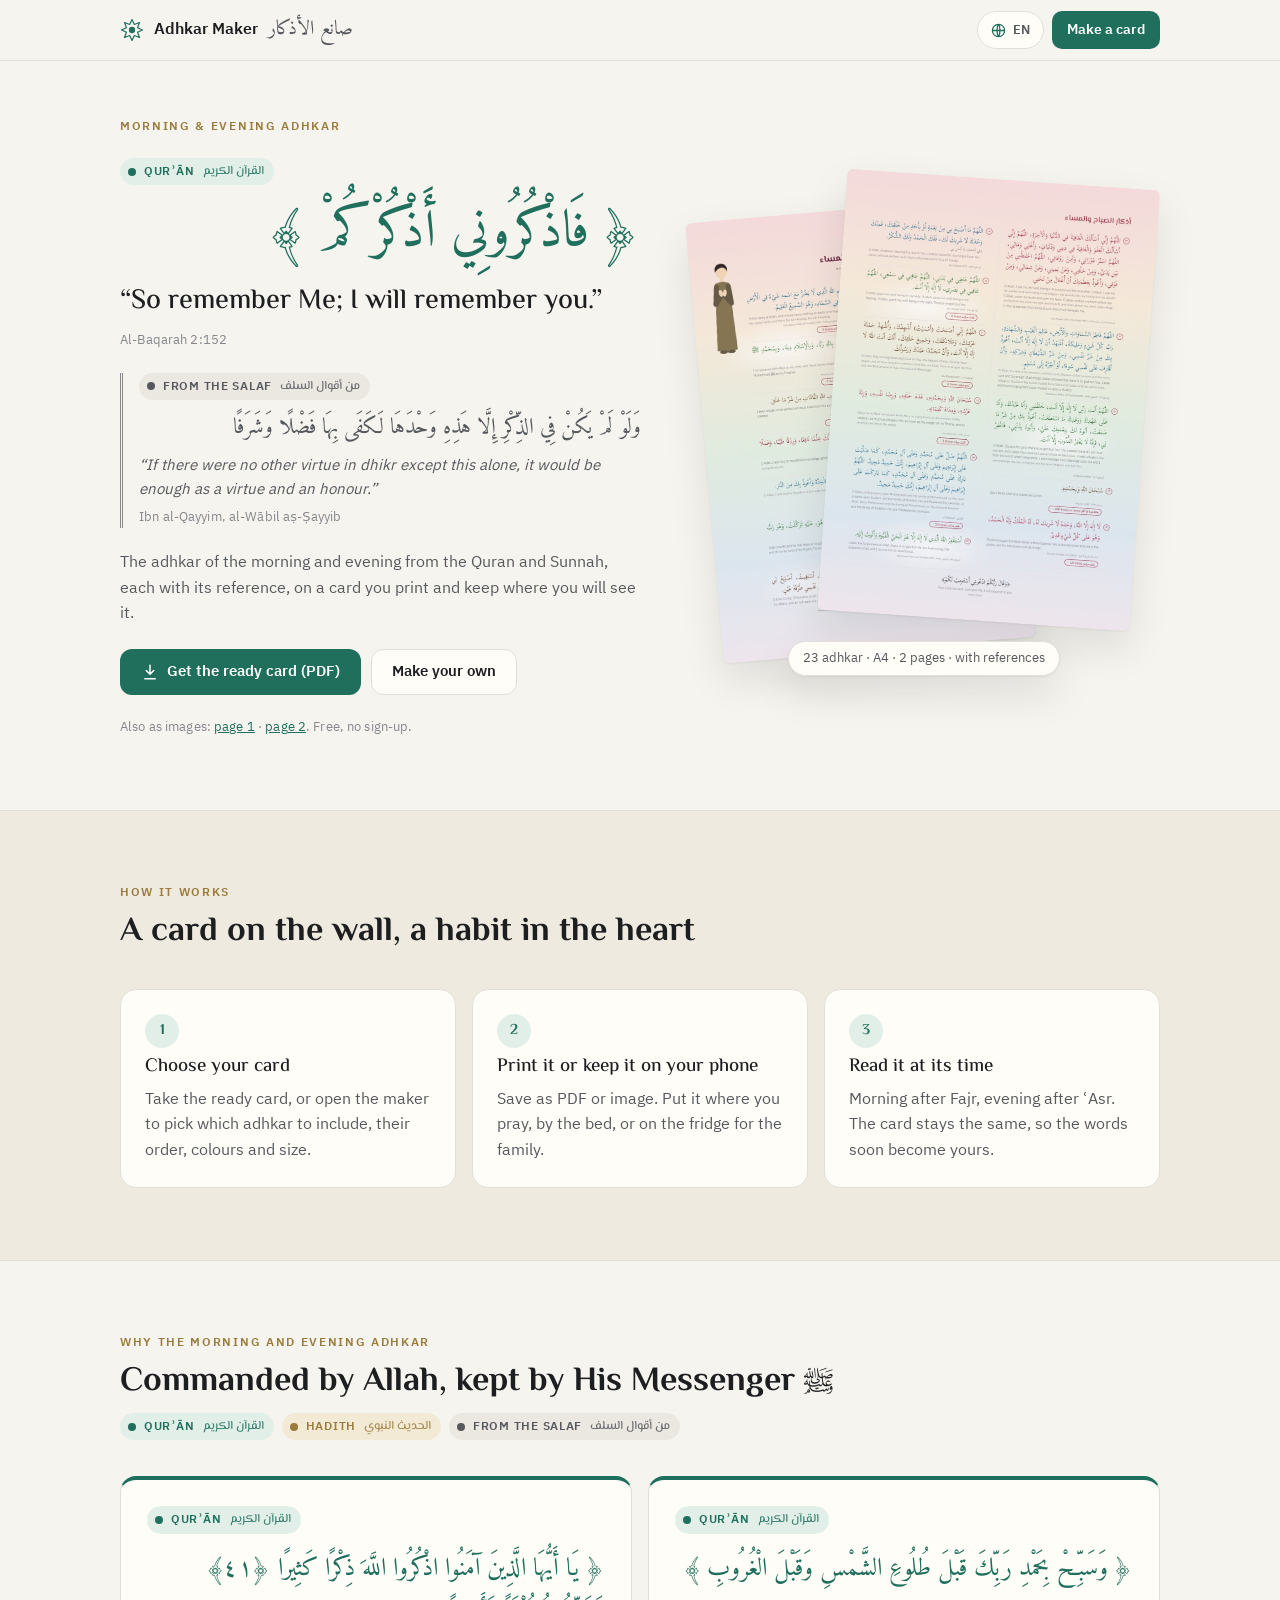
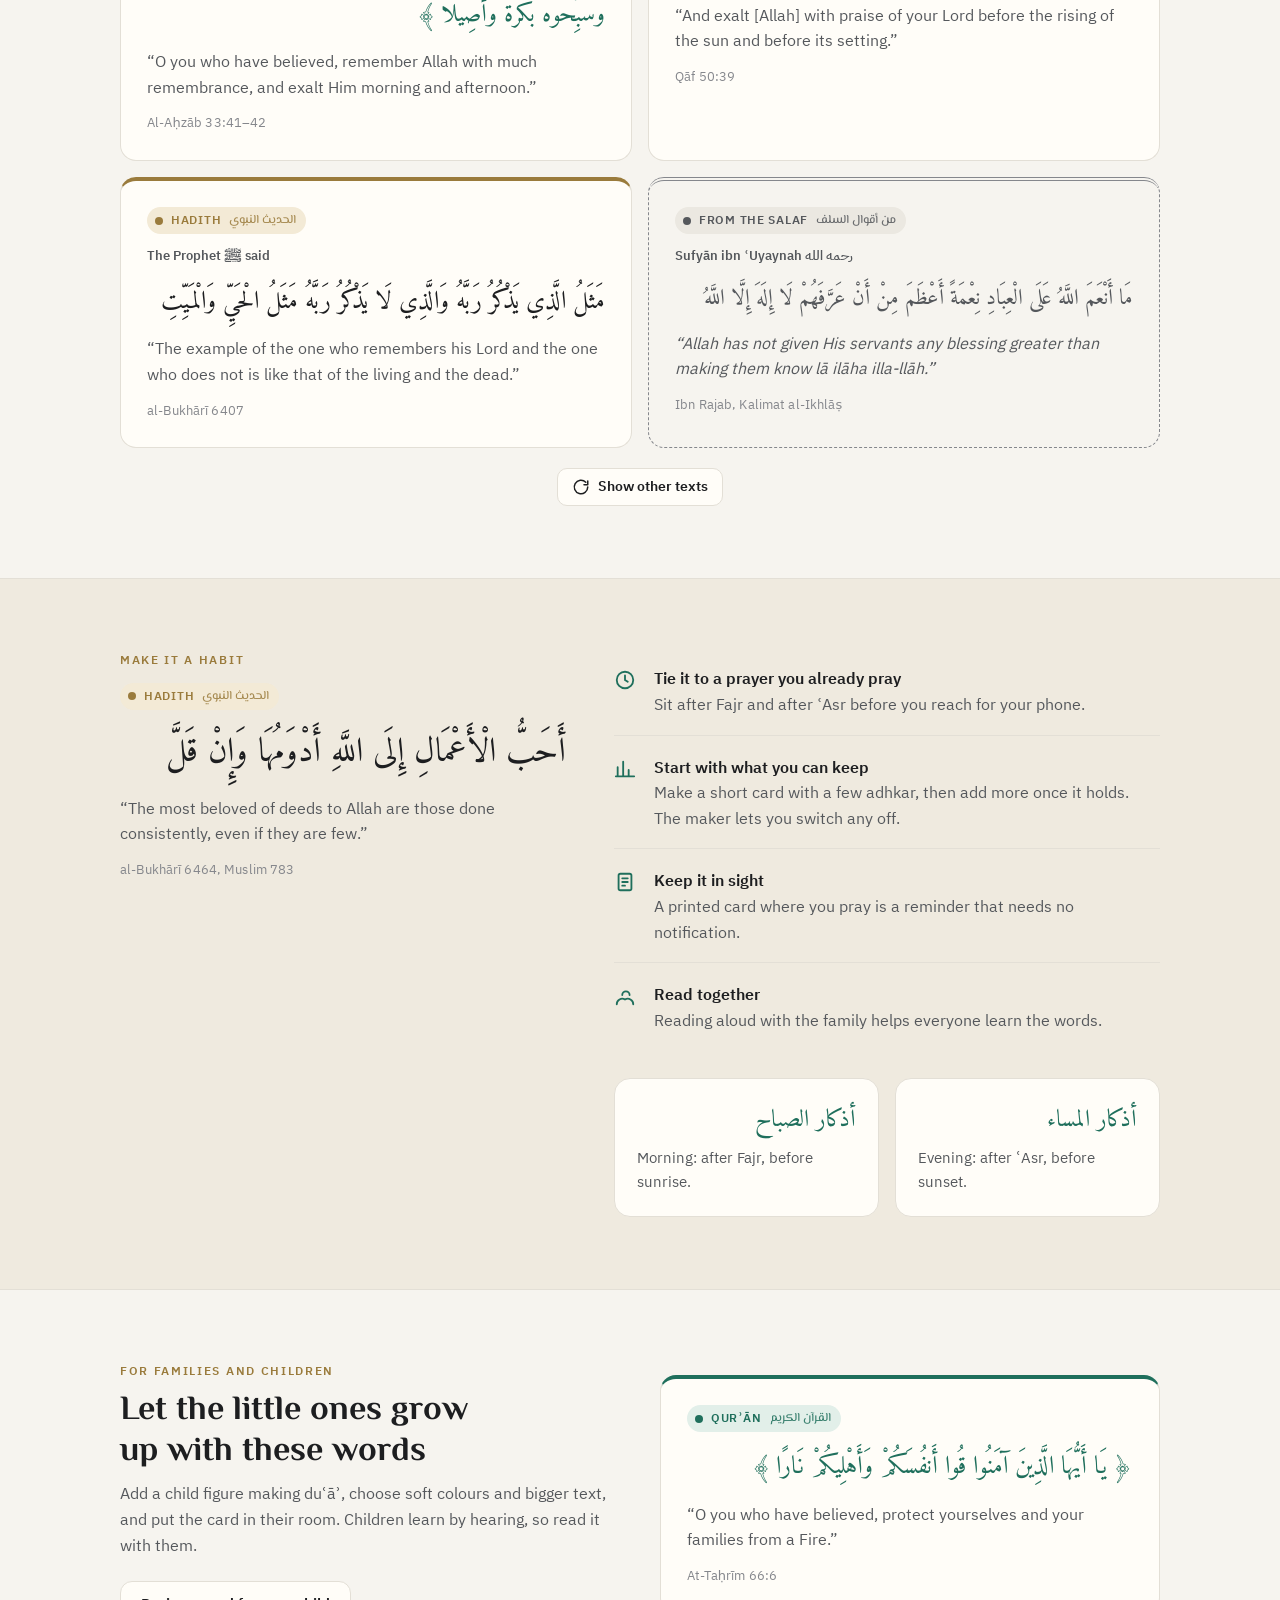
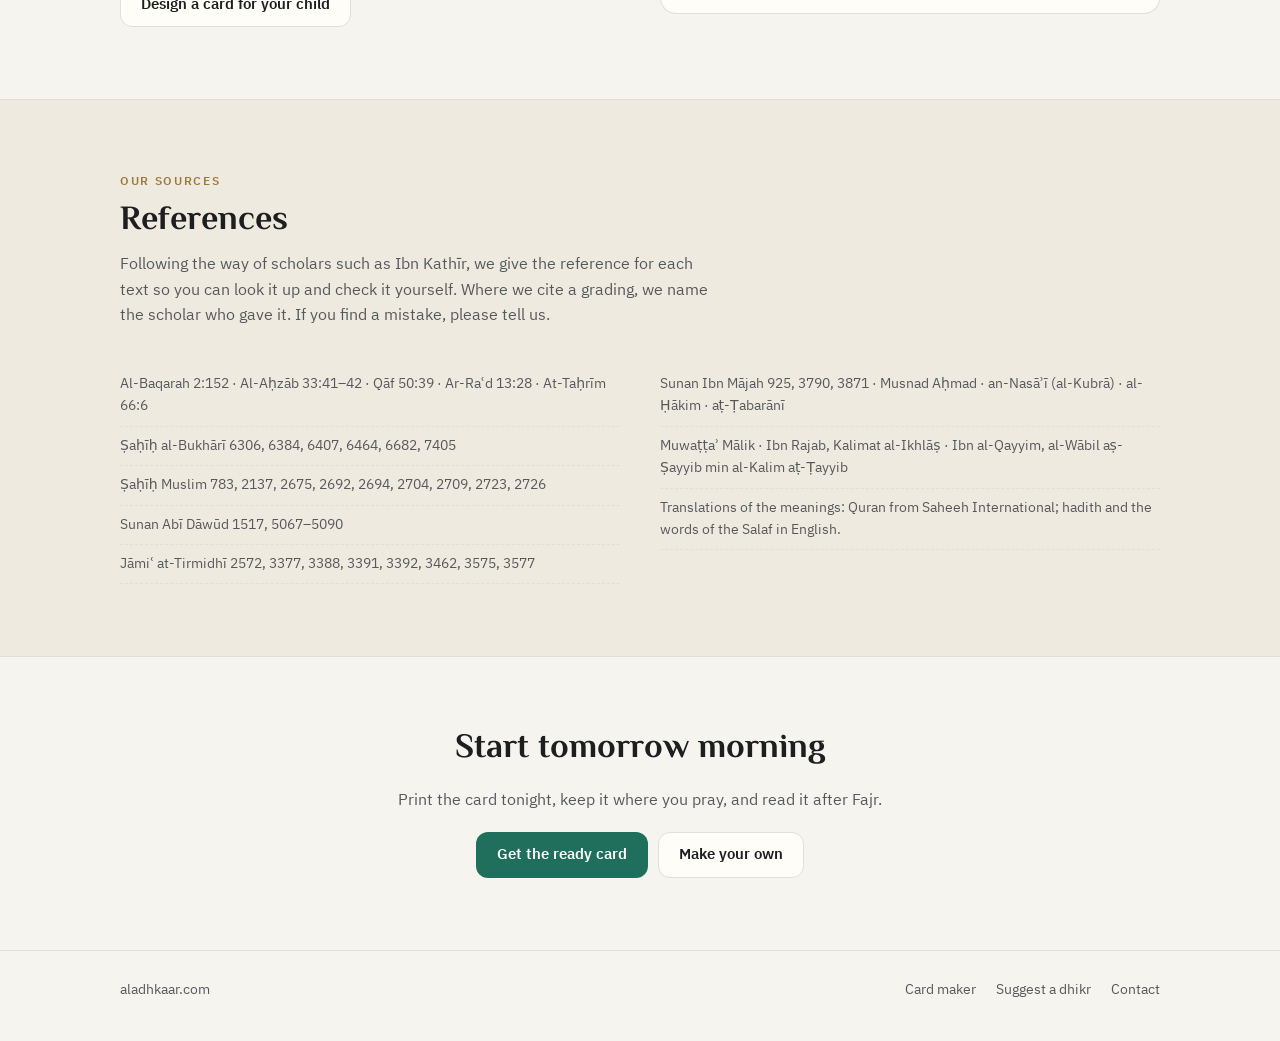
==== commit 479bdd40: "Landing: use the same globe language picker as the card maker Co-Authored-By: Claude Opus 5.5 <norep" ====
--- a/public/index.html
+++ b/public/index.html
@@ -27,7 +27,7 @@
   <link rel="apple-touch-icon" href="icons/icon-192.png">
   <link rel="preload" href="data/quotes.json" as="fetch" crossorigin>
   <link rel="stylesheet" href="fonts/fonts.css">
-  <link rel="stylesheet" href="landing.css?v=2">
+  <link rel="stylesheet" href="landing.css?v=3">
 </head>
 <body>
 
@@ -38,9 +38,13 @@
       <span data-t="appName">Adhkar Maker</span><span class="ar">صانع الأذكار</span>
     </a>
     <nav>
-      <select class="lang" id="lang" aria-label="Language">
+      <label class="lang-pick">
+        <svg viewBox="0 0 20 20" aria-hidden="true"><circle cx="10" cy="10" r="7.2" fill="none" stroke="currentColor" stroke-width="1.5"/><path d="M2.8 10h14.4M10 2.8c2.2 2.3 2.2 12.1 0 14.4M10 2.8c-2.2 2.3-2.2 12.1 0 14.4" fill="none" stroke="currentColor" stroke-width="1.5"/></svg>
+        <span id="langCode">EN</span>
+      <select id="lang" aria-label="Language">
         <option value="en">English</option><option value="ar">العربية</option><option value="ur">اردو</option><option value="id">Bahasa Indonesia</option><option value="ms">Bahasa Melayu</option><option value="tr">Türkçe</option><option value="fr">Français</option><option value="bn">বাংলা</option>
       </select>
+      </label>
       <a class="btn btn-primary btn-sm" href="make" data-t="makeCard">Make a card</a>
     </nav>
   </div>
@@ -216,6 +220,6 @@
   </div>
 </footer>
 
-<script src="landing.js?v=2"></script>
+<script src="landing.js?v=3"></script>
 </body>
 </html>
--- a/public/landing.css
+++ b/public/landing.css
@@ -170,3 +170,10 @@
 html[dir="rtl"] .eyebrow, html[dir="rtl"] .kind{letter-spacing:0}
 html[dir="rtl"] .stack img:nth-child(1){left:auto;right:2%;transform:rotate(5deg)}
 html[dir="rtl"] .stack img:nth-child(2){right:auto;left:2%;transform:rotate(-4deg)}
+
+/* Language picker: same globe pill as the card maker. The real select covers it so the native list opens. */
+.lang-pick{position:relative;display:inline-flex;align-items:center;gap:6px;border:1px solid var(--line);background:var(--paper);border-radius:999px;padding:5px 12px;font-size:13px;font-weight:600;letter-spacing:.04em;min-height:38px;color:var(--ink-2);cursor:pointer}
+.lang-pick svg{width:17px;height:17px;color:var(--accent)}
+.lang-pick:hover,.lang-pick:focus-within{border-color:var(--ink-3)}
+.lang-pick:focus-within{box-shadow:0 0 0 3px var(--accent-soft)}
+.lang-pick select{position:absolute;inset:0;width:100%;height:100%;opacity:0;cursor:pointer;padding:0;border:0;font-size:16px}
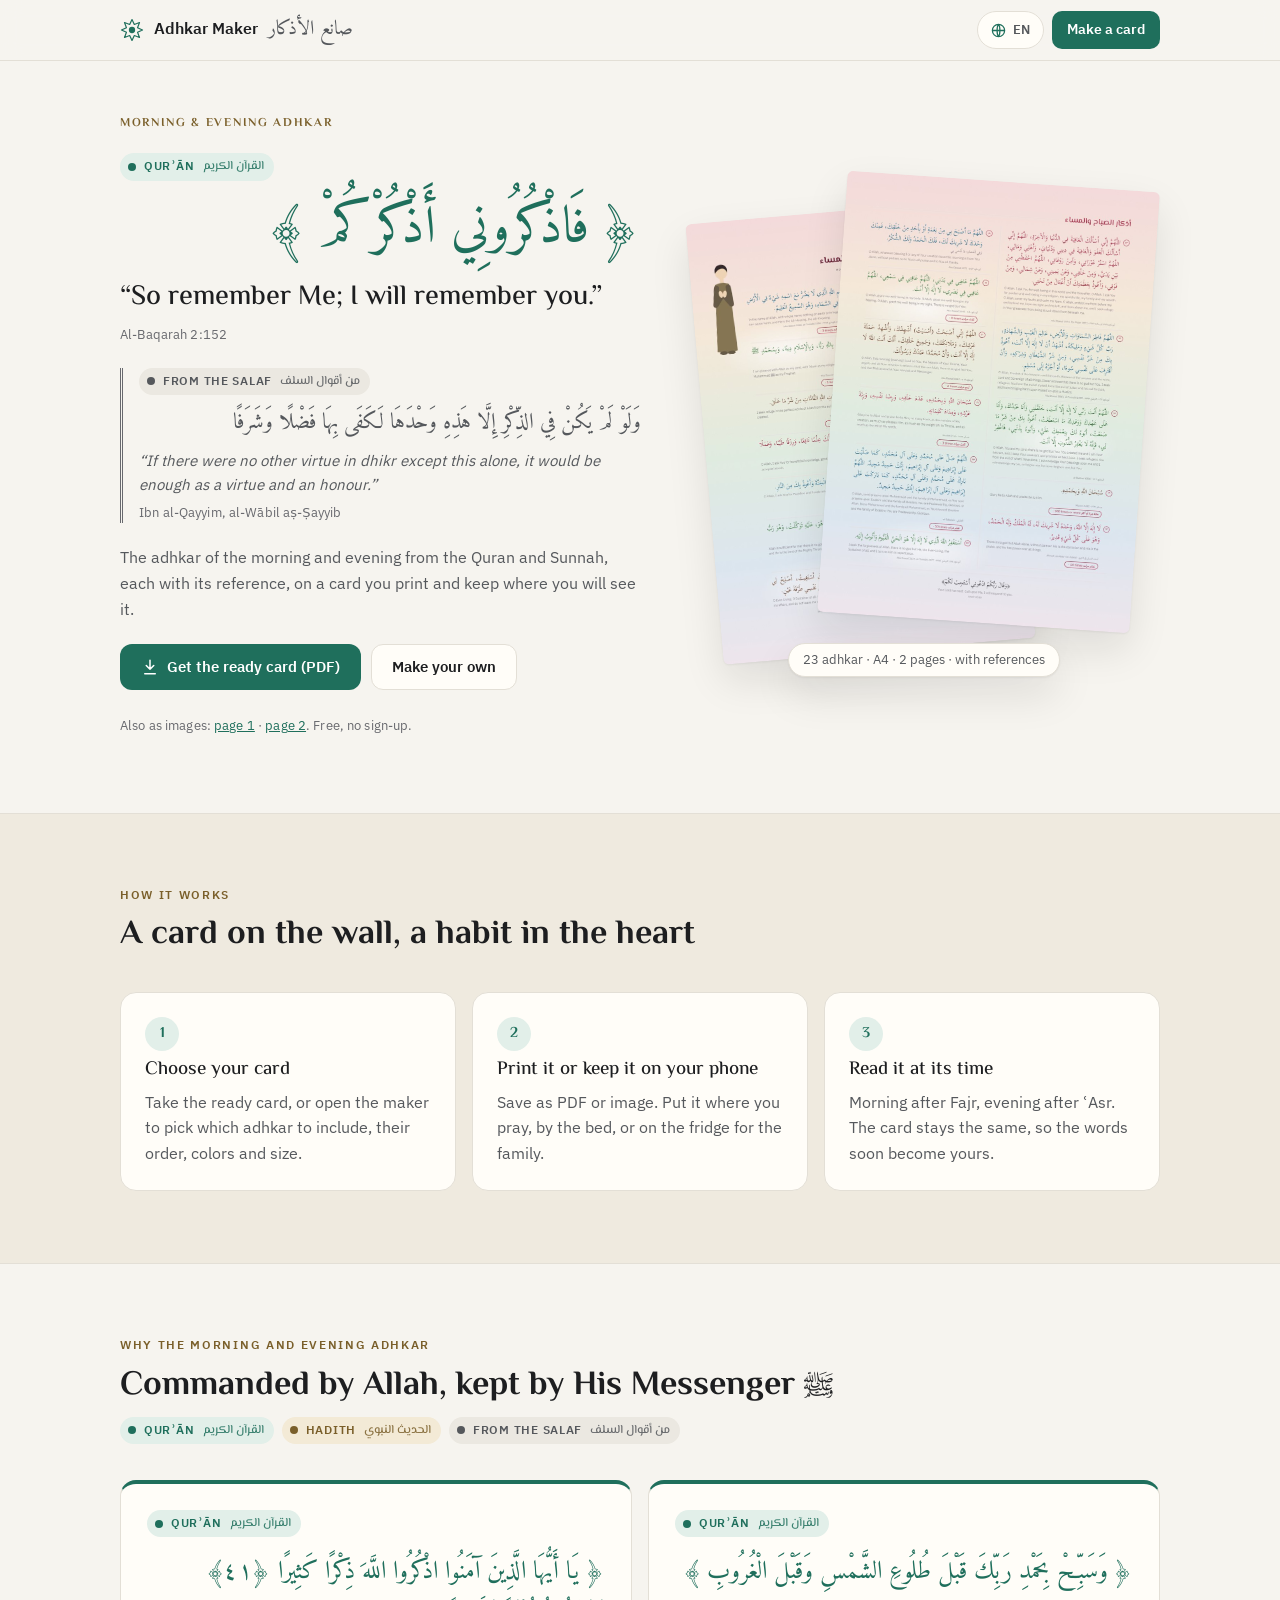
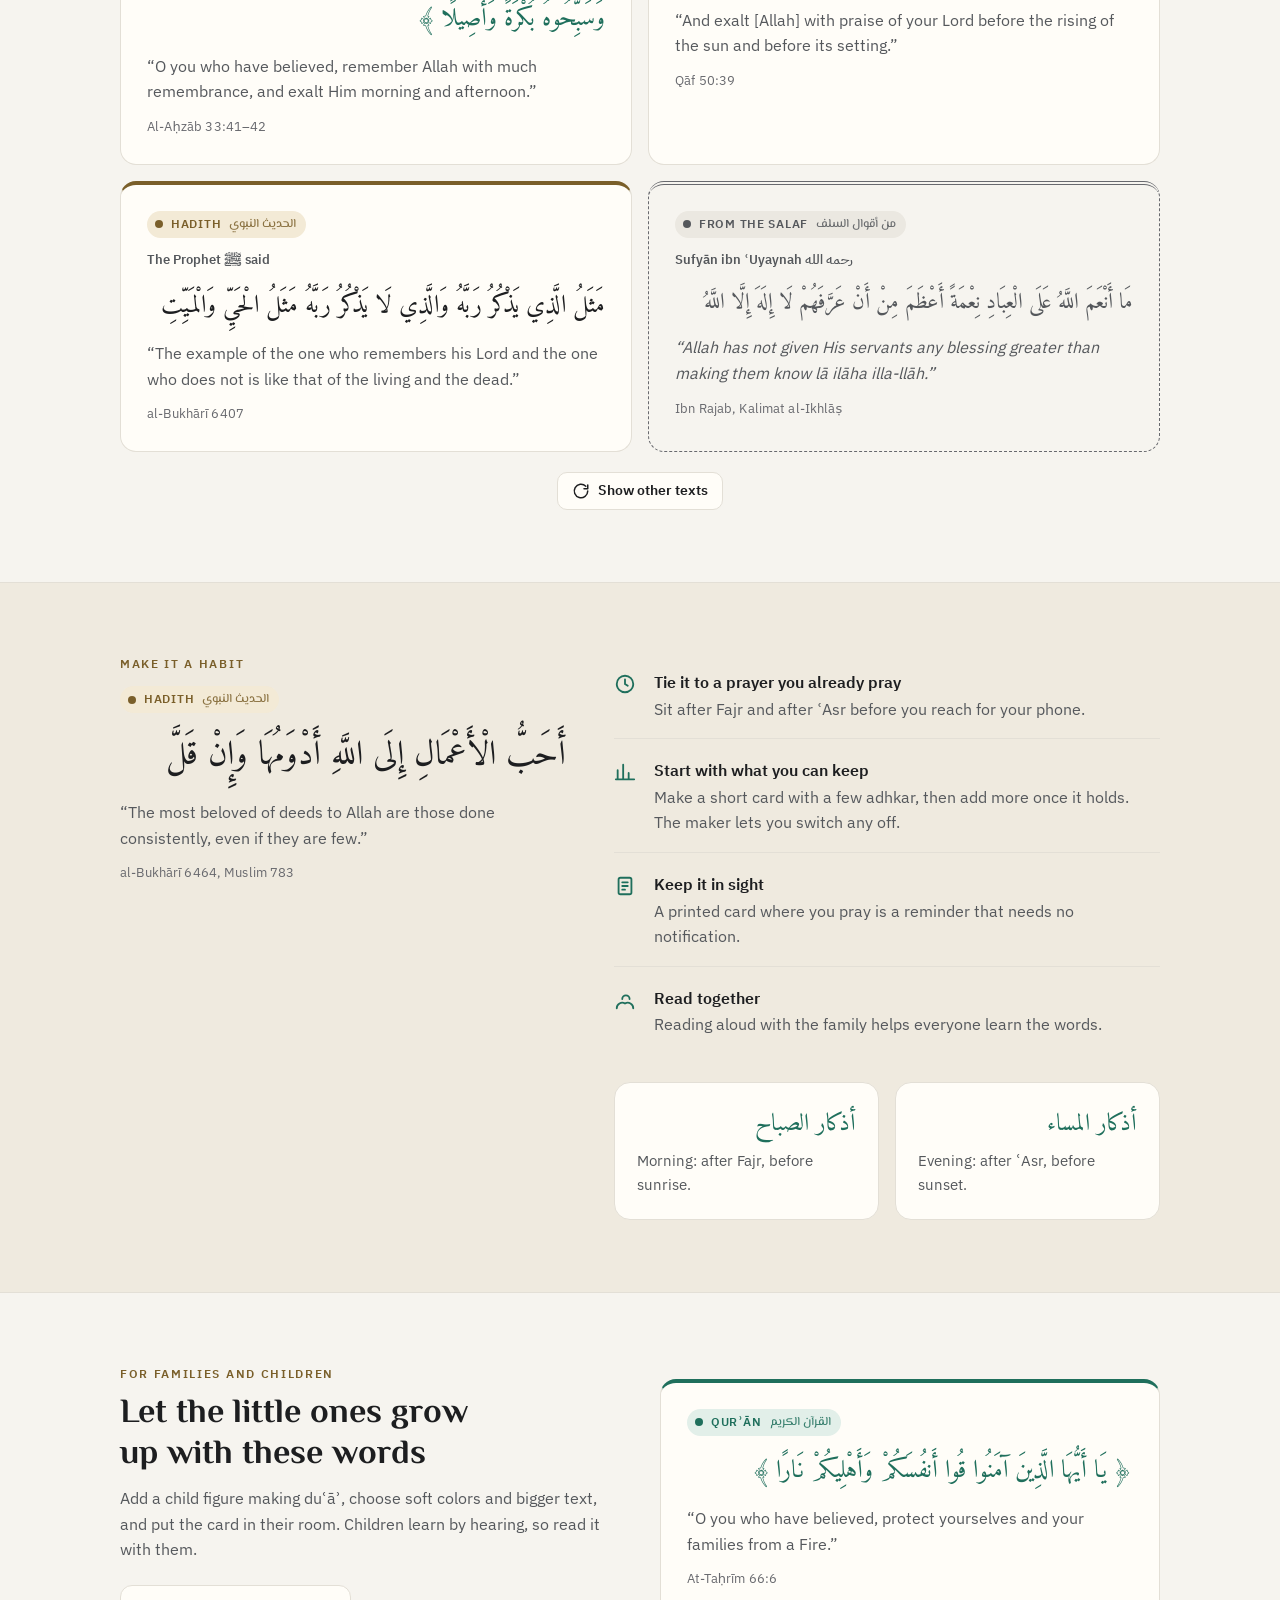
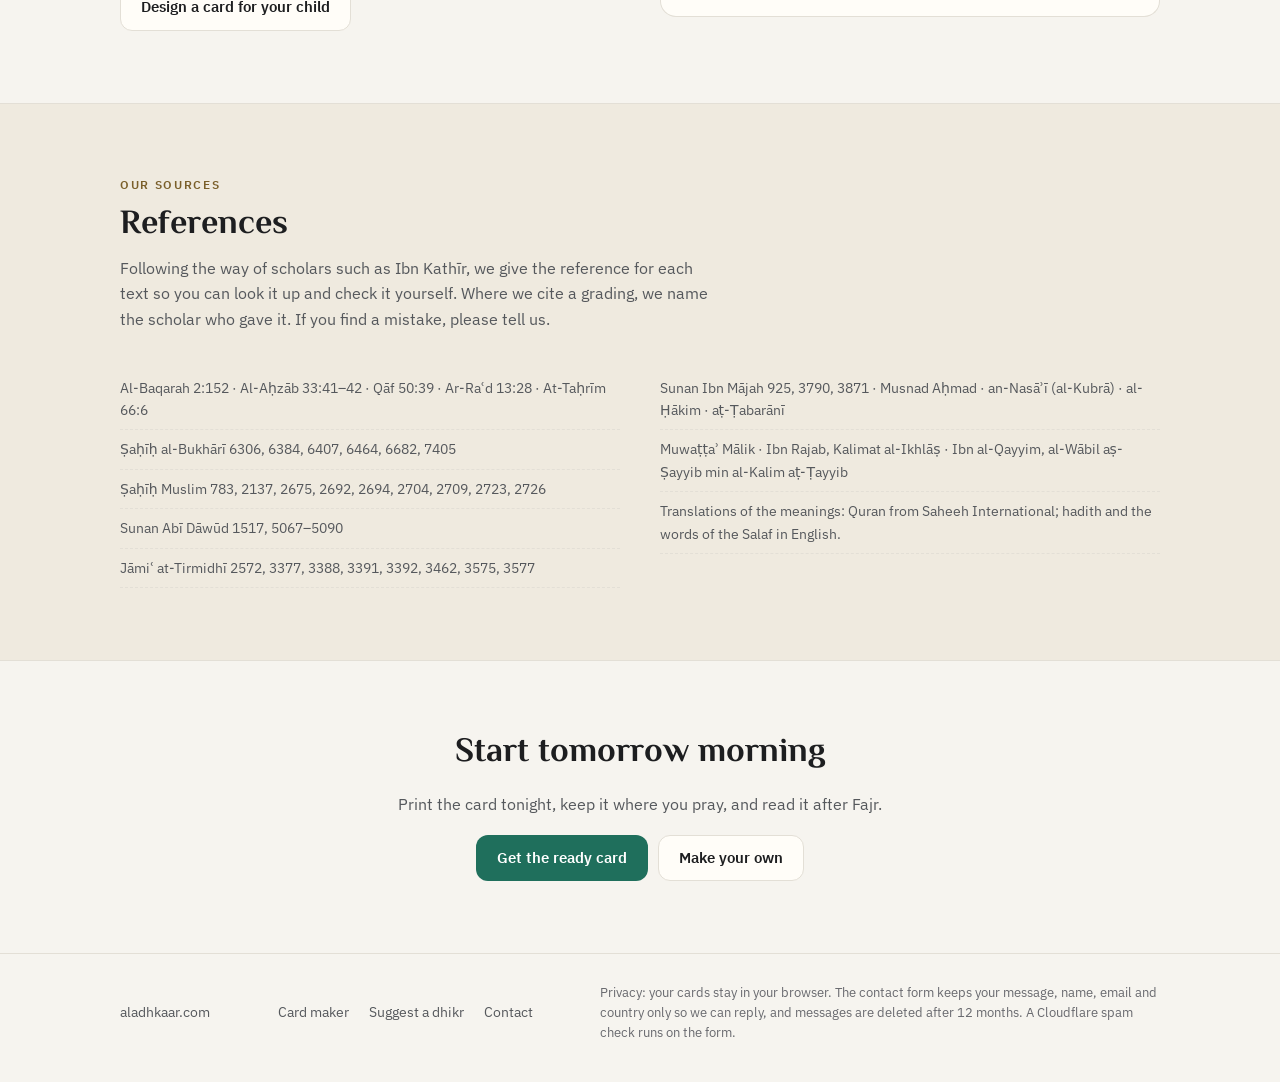
==== commit 084e85a8: "Fix audit findings: accessibility, security, performance, content Accessibility: keyboard reorder on" ====
--- a/public/index.html
+++ b/public/index.html
@@ -15,11 +15,11 @@
   <meta property="og:url" content="https://aladhkaar.com/">
   <meta property="og:title" content="Morning and evening adhkar, on a card you keep">
   <meta property="og:description" content="Get the ready card or make your own. Each dhikr with its reference. Free.">
-  <meta property="og:image" content="https://aladhkaar.com/og-image.png">
+  <meta property="og:image" content="https://aladhkaar.com/og-image.jpg">
   <meta property="og:image:width" content="1200">
   <meta property="og:image:height" content="630">
   <meta name="twitter:card" content="summary_large_image">
-  <meta name="twitter:image" content="https://aladhkaar.com/og-image.png">
+  <meta name="twitter:image" content="https://aladhkaar.com/og-image.jpg">
   <meta name="theme-color" content="#f6f4ef" media="(prefers-color-scheme: light)">
   <meta name="theme-color" content="#16171a" media="(prefers-color-scheme: dark)">
   <link rel="manifest" href="manifest.webmanifest">
@@ -27,7 +27,7 @@
   <link rel="apple-touch-icon" href="icons/icon-192.png">
   <link rel="preload" href="data/quotes.json" as="fetch" crossorigin>
   <link rel="stylesheet" href="fonts/fonts.css">
-  <link rel="stylesheet" href="landing.css?v=3">
+  <link rel="stylesheet" href="landing.css?v=4">
 </head>
 <body>
 
@@ -37,7 +37,7 @@
       <svg viewBox="0 0 32 32" aria-hidden="true"><path d="M16 2l3.1 6.6L26 6l-2.6 6.9L30 16l-6.6 3.1L26 26l-6.9-2.6L16 30l-3.1-6.6L6 26l2.6-6.9L2 16l6.6-3.1L6 6l6.9 2.6z" fill="none" stroke="currentColor" stroke-width="1.6" stroke-linejoin="round"/><circle cx="16" cy="16" r="4.2" fill="currentColor"/></svg>
       <span data-t="appName">Adhkar Maker</span><span class="ar">صانع الأذكار</span>
     </a>
-    <nav>
+    <div class="top-nav">
       <label class="lang-pick">
         <svg viewBox="0 0 20 20" aria-hidden="true"><circle cx="10" cy="10" r="7.2" fill="none" stroke="currentColor" stroke-width="1.5"/><path d="M2.8 10h14.4M10 2.8c2.2 2.3 2.2 12.1 0 14.4M10 2.8c-2.2 2.3-2.2 12.1 0 14.4" fill="none" stroke="currentColor" stroke-width="1.5"/></svg>
         <span id="langCode">EN</span>
@@ -46,7 +46,7 @@
       </select>
       </label>
       <a class="btn btn-primary btn-sm" href="make" data-t="makeCard">Make a card</a>
-    </nav>
+    </div>
   </div>
 </header>
 
@@ -55,7 +55,7 @@
   <div class="hero">
     <div class="wrap">
       <div class="hero-text">
-        <span class="eyebrow" data-t="heroEyebrow">Morning &amp; evening adhkar</span>
+        <h1 class="eyebrow" data-t="heroEyebrow">Morning &amp; evening adhkar</h1>
         <figure class="ayah k-quran">
           <span class="kind" data-kind="quran"></span>
           <div class="ar" lang="ar">فَاذْكُرُونِي أَذْكُرْكُمْ</div>
@@ -70,18 +70,18 @@
         </blockquote>
         <p class="lede" data-t="heroLede">The adhkar of the morning and evening from the Quran and Sunnah, each with its reference, on a card you print and keep where you will see it.</p>
         <div class="ctas">
-          <a class="btn btn-primary" href="ready/aladhkaar-morning-evening.pdf" download>
+          <a class="btn btn-primary" href="ready/aladhkaar-morning-evening.pdf" data-ar-href="ready/aladhkaar-morning-evening-ar.pdf" download>
             <svg viewBox="0 0 24 24" fill="none" stroke="currentColor" stroke-width="2" stroke-linecap="round" stroke-linejoin="round"><path d="M12 3v12m0 0l-5-5m5 5l5-5M5 21h14"/></svg>
             <span data-t="getPdf">Get the ready card (PDF)</span>
           </a>
           <a class="btn btn-ghost" href="make" data-t="makeOwn">Make your own</a>
         </div>
         <div class="continue" id="continue" hidden><span data-t="inProgress">You have a card in progress.</span> <a href="make" data-t="continueCard">Continue your card</a></div>
-        <div class="ref"><span data-t="alsoImages">Also as images:</span> <a href="ready/aladhkaar-page-1.jpg" download data-t="page1">page 1</a> · <a href="ready/aladhkaar-page-2.jpg" download data-t="page2">page 2</a>. <span data-t="free">Free, no sign-up.</span></div>
+        <div class="ref"><span data-t="alsoImages">Also as images:</span> <a href="ready/aladhkaar-page-1.jpg" data-ar-href="ready/aladhkaar-page-1-ar.jpg" download data-t="page1">page 1</a> · <a href="ready/aladhkaar-page-2.jpg" data-ar-href="ready/aladhkaar-page-2-ar.jpg" download data-t="page2">page 2</a>. <span data-t="free">Free, no sign-up.</span></div>
       </div>
       <div class="stack">
-        <img src="ready/preview-1.jpg" alt="" width="900" height="1273">
-        <img src="ready/preview-2.jpg" alt="" width="900" height="1273" data-t-alt="previewAlt">
+        <img data-src="ready/preview-1.jpg" data-ar-src="ready/preview-1-ar.jpg" alt="" width="900" height="1273">
+        <img data-src="ready/preview-2.jpg" data-ar-src="ready/preview-2-ar.jpg" alt="" width="900" height="1273" data-t-alt="previewAlt">
         <span class="tag" data-t="tag">23 adhkar · A4 · 2 pages · with sources</span>
       </div>
     </div>
@@ -95,7 +95,7 @@
         <h2 data-t="howTitle">A card on the wall, a habit in the heart</h2>
       </div>
       <div class="steps">
-        <div class="step"><span class="n" data-num="1">1</span><h3 data-t="s1h">Choose your card</h3><p data-t="s1p">Take the ready card, or open the maker to pick which adhkar to include, their order, colours and size.</p></div>
+        <div class="step"><span class="n" data-num="1">1</span><h3 data-t="s1h">Choose your card</h3><p data-t="s1p">Take the ready card, or open the maker to pick which adhkar to include, their order, colors and size.</p></div>
         <div class="step"><span class="n" data-num="2">2</span><h3 data-t="s2h">Print it or keep it on your phone</h3><p data-t="s2p">Save as PDF or image. Put it where you pray, by the bed, or on the fridge for the family.</p></div>
         <div class="step"><span class="n" data-num="3">3</span><h3 data-t="s3h">Read it at its time</h3><p data-t="s3p">Morning after Fajr, evening after ʿAsr. The card stays the same, so the words soon become yours.</p></div>
       </div>
@@ -163,7 +163,7 @@
       <div class="head" style="margin:0">
         <span class="eyebrow" data-t="famEyebrow">For families and children</span>
         <h2 data-t="famTitle">Let the little ones grow up with these words</h2>
-        <p class="lede" data-t="famLede">Add a child figure making duʿāʾ, choose soft colours and bigger text, and put the card in their room. Children learn by hearing, so read it with them.</p>
+        <p class="lede" data-t="famLede">Add a child figure making duʿāʾ, choose soft colors and bigger text, and put the card in their room. Children learn by hearing, so read it with them.</p>
         <div class="ctas" style="margin-top:12px"><a class="btn btn-ghost" href="make" data-t="famBtn">Design a card for your child</a></div>
       </div>
       <div class="proof k-quran">
@@ -176,7 +176,7 @@
   </section>
 
   <!-- 6. References -->
-  <section class="band">
+  <section class="band" id="sources">
     <div class="wrap">
       <div class="head">
         <span class="eyebrow" data-t="srcEyebrow">Our sources</span>
@@ -202,7 +202,7 @@
       <h2 data-t="endTitle">Start tomorrow morning</h2>
       <p class="lede" data-t="endLede">Print the card tonight, keep it where you pray, and read it after Fajr.</p>
       <div class="ctas" style="justify-content:center">
-        <a class="btn btn-primary" href="ready/aladhkaar-morning-evening.pdf" download data-t="getCard">Get the ready card</a>
+        <a class="btn btn-primary" href="ready/aladhkaar-morning-evening.pdf" data-ar-href="ready/aladhkaar-morning-evening-ar.pdf" download data-t="getCard">Get the ready card</a>
         <a class="btn btn-ghost" href="make" data-t="makeOwn">Make your own</a>
       </div>
     </div>
@@ -217,9 +217,10 @@
       <a href="make#suggest" data-t="fSuggest">Suggest a dhikr</a>
       <a href="make#contact" data-t="fContact">Contact</a>
     </nav>
+    <p class="privacy" data-t="privacy">Privacy: your cards stay in your browser. The contact form keeps your message, name, email and country only so we can reply, and messages are deleted after 12 months. A Cloudflare spam check runs on the form.</p>
   </div>
 </footer>
 
-<script src="landing.js?v=3"></script>
+<script src="landing.js?v=6"></script>
 </body>
 </html>
--- a/public/fonts/fonts.css
+++ b/public/fonts/fonts.css
@@ -400,3 +400,12 @@
   src: url(IBMPlexSans-600-latin-ext.woff2) format('woff2');
   unicode-range: U+0100-02BA, U+02BD-02C5, U+02C7-02CC, U+02CE-02D7, U+02DD-02FF, U+0304, U+0308, U+0329, U+1D00-1DBF, U+1E00-1E9F, U+1EF2-1EFF, U+2020, U+20A0-20AB, U+20AD-20C4, U+2113, U+2C60-2C7F, U+A720-A7FF;
 }
+/* IBM Plex Sans, basic Latin (variable 100-700), so English text uses one face throughout. */
+@font-face {
+  font-family: 'IBM Plex Sans';
+  font-style: normal;
+  font-weight: 300 600;
+  font-display: swap;
+  src: url(IBMPlexSans-var-latin.woff2) format('woff2');
+  unicode-range: U+0000-00FF, U+0131, U+0152-0153, U+02BB-02BC, U+02C6, U+02DA, U+02DC, U+0304, U+0308, U+0329, U+2000-206F, U+20AC, U+2122, U+2191, U+2193, U+2212, U+2215, U+FEFF, U+FFFD;
+}
--- a/public/landing.css
+++ b/public/landing.css
@@ -1,7 +1,7 @@
 
 :root{
-  --bg:#f6f4ef; --paper:#fffdf8; --band:#efeadf; --ink:#1d1e20; --ink-2:#55585c; --ink-3:#85878c;
-  --line:#e3dfd6; --accent:#1f6f5c; --accent-ink:#fff; --accent-soft:#e2efe9; --gold:#9a7b3c; --gold-soft:#f3ead6; --salaf-soft:#ebe8e1;
+  --bg:#f6f4ef; --paper:#fffdf8; --band:#efeadf; --ink:#1d1e20; --ink-2:#55585c; --ink-3:#68696e;
+  --line:#e3dfd6; --accent:#1f6f5c; --accent-ink:#fff; --accent-soft:#e2efe9; --gold:#7a5f2a; --gold-soft:#f3ead6; --salaf-soft:#ebe8e1;
   --shadow:0 1px 2px rgb(20 20 20/.05),0 18px 40px rgb(20 20 20/.10);
   --ui:"IBM Plex Sans","IBM Plex Sans Arabic","Noto Sans Bengali",system-ui,-apple-system,"Segoe UI",sans-serif;
   --ar:"Amiri","Noto Naskh Arabic","Traditional Arabic",serif;
@@ -36,7 +36,7 @@
 .brand{display:flex;align-items:center;gap:10px;font-weight:600;text-decoration:none;color:var(--ink)}
 .brand svg{width:24px;height:24px;color:var(--accent)}
 .brand .ar{font-size:20px;color:var(--ink-2);font-weight:400}
-.top nav{display:flex;align-items:center;gap:8px}
+.top .top-nav{display:flex;align-items:center;gap:8px}
 .lang{border:1px solid var(--line);background:var(--paper);color:var(--ink);border-radius:999px;padding:7px 12px;font:inherit;font-size:14px}
 
 /* buttons */
@@ -159,7 +159,8 @@
 @media (max-width:420px){
   .times{grid-template-columns:1fr}
   .ctas .btn{flex:1 1 100%}
-  .top nav .btn{display:none}
+  .top .top-nav .btn{padding-inline:12px}
+  .brand > span:first-of-type{font-size:15px}
 }
 
 /* Arabic and Urdu interface: the Arabic text is the text, so meanings in English are hidden. */
@@ -177,3 +178,13 @@
 .lang-pick:hover,.lang-pick:focus-within{border-color:var(--ink-3)}
 .lang-pick:focus-within{box-shadow:0 0 0 3px var(--accent-soft)}
 .lang-pick select{position:absolute;inset:0;width:100%;height:100%;opacity:0;cursor:pointer;padding:0;border:0;font-size:16px}
+
+/* ---------- Audit fixes ---------- */
+html[lang="bn"] .eyebrow, html[lang="bn"] .kind{letter-spacing:0;text-transform:none}
+.ref a{display:inline-block;padding-block:4px;min-height:24px}
+footer nav a{display:inline-block;padding-block:6px;min-height:24px}
+h1.eyebrow{margin:0}
+.privacy{flex-basis:100%;margin:0;font-size:12.5px;color:var(--ink-3);max-width:70ch}
+@media (max-width:360px){
+  .top .brand > span:first-of-type{position:absolute;width:1px;height:1px;overflow:hidden;clip:rect(0 0 0 0);white-space:nowrap}
+}
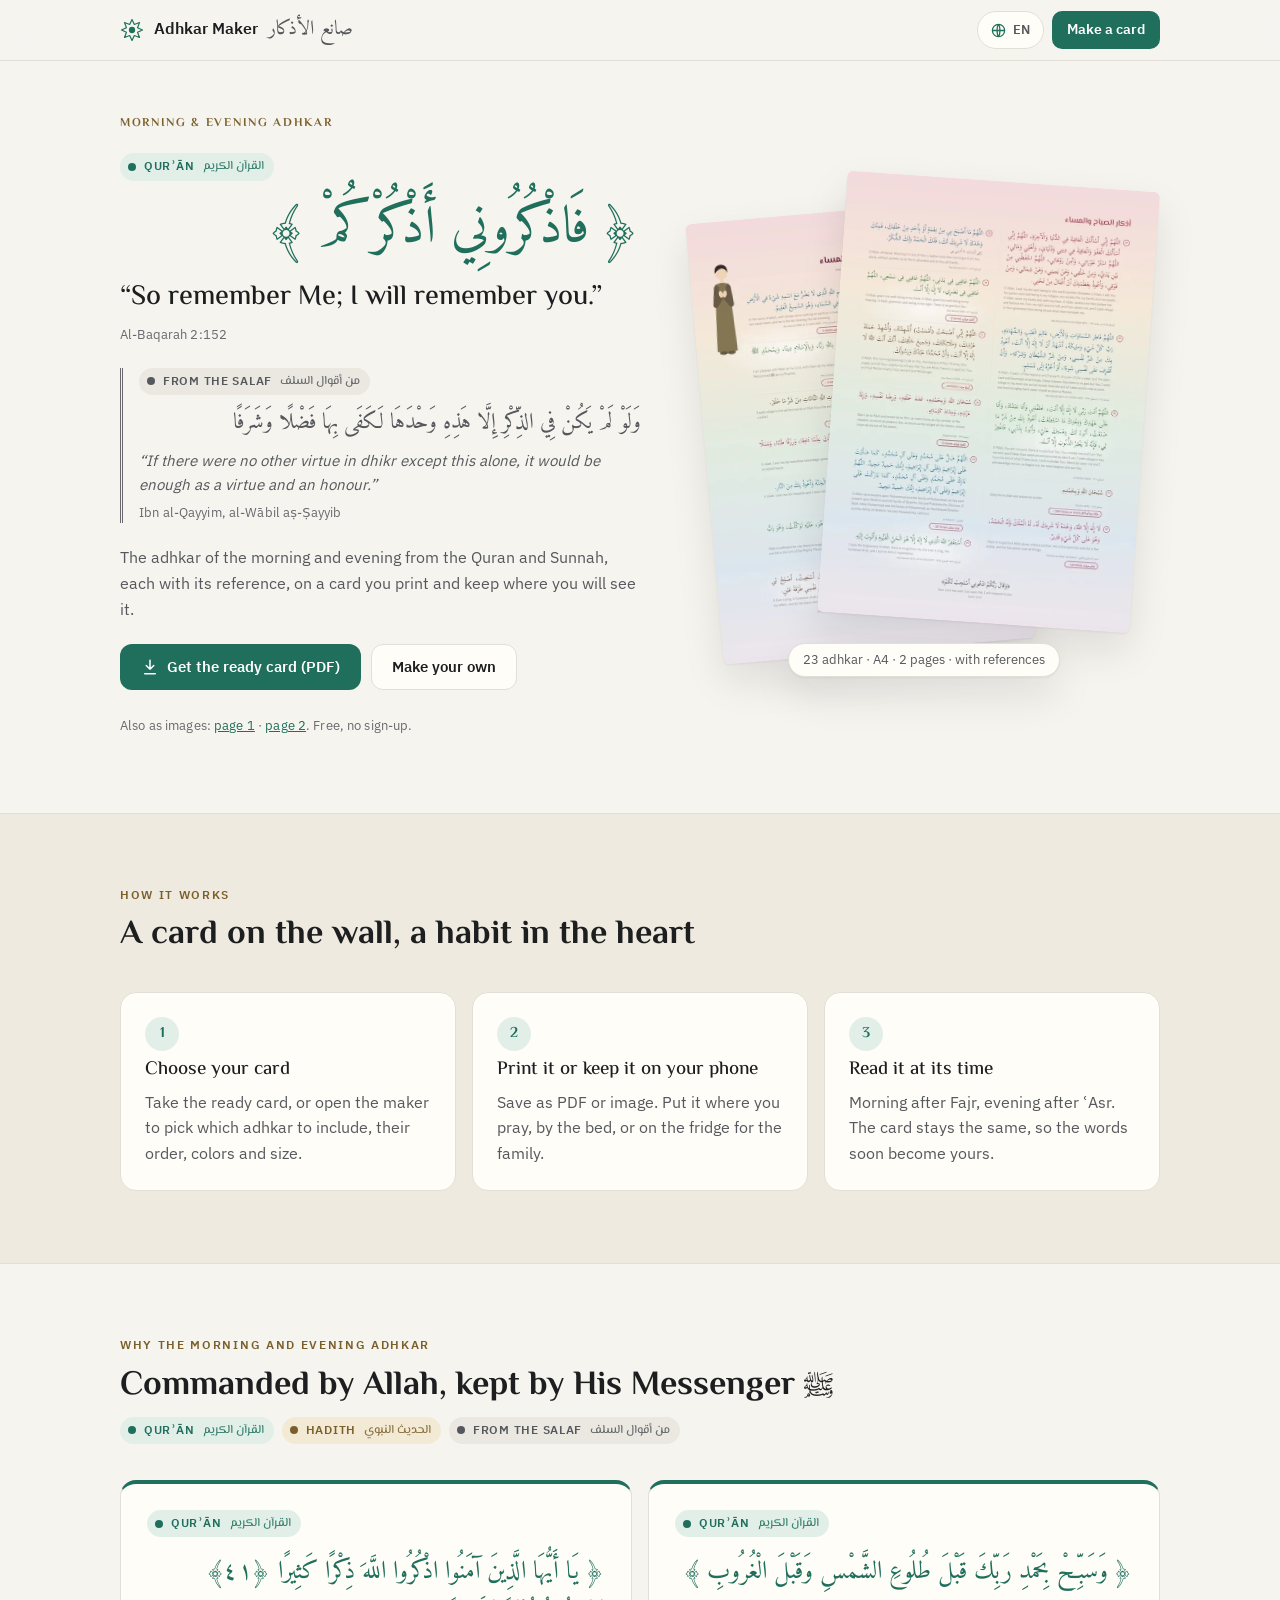
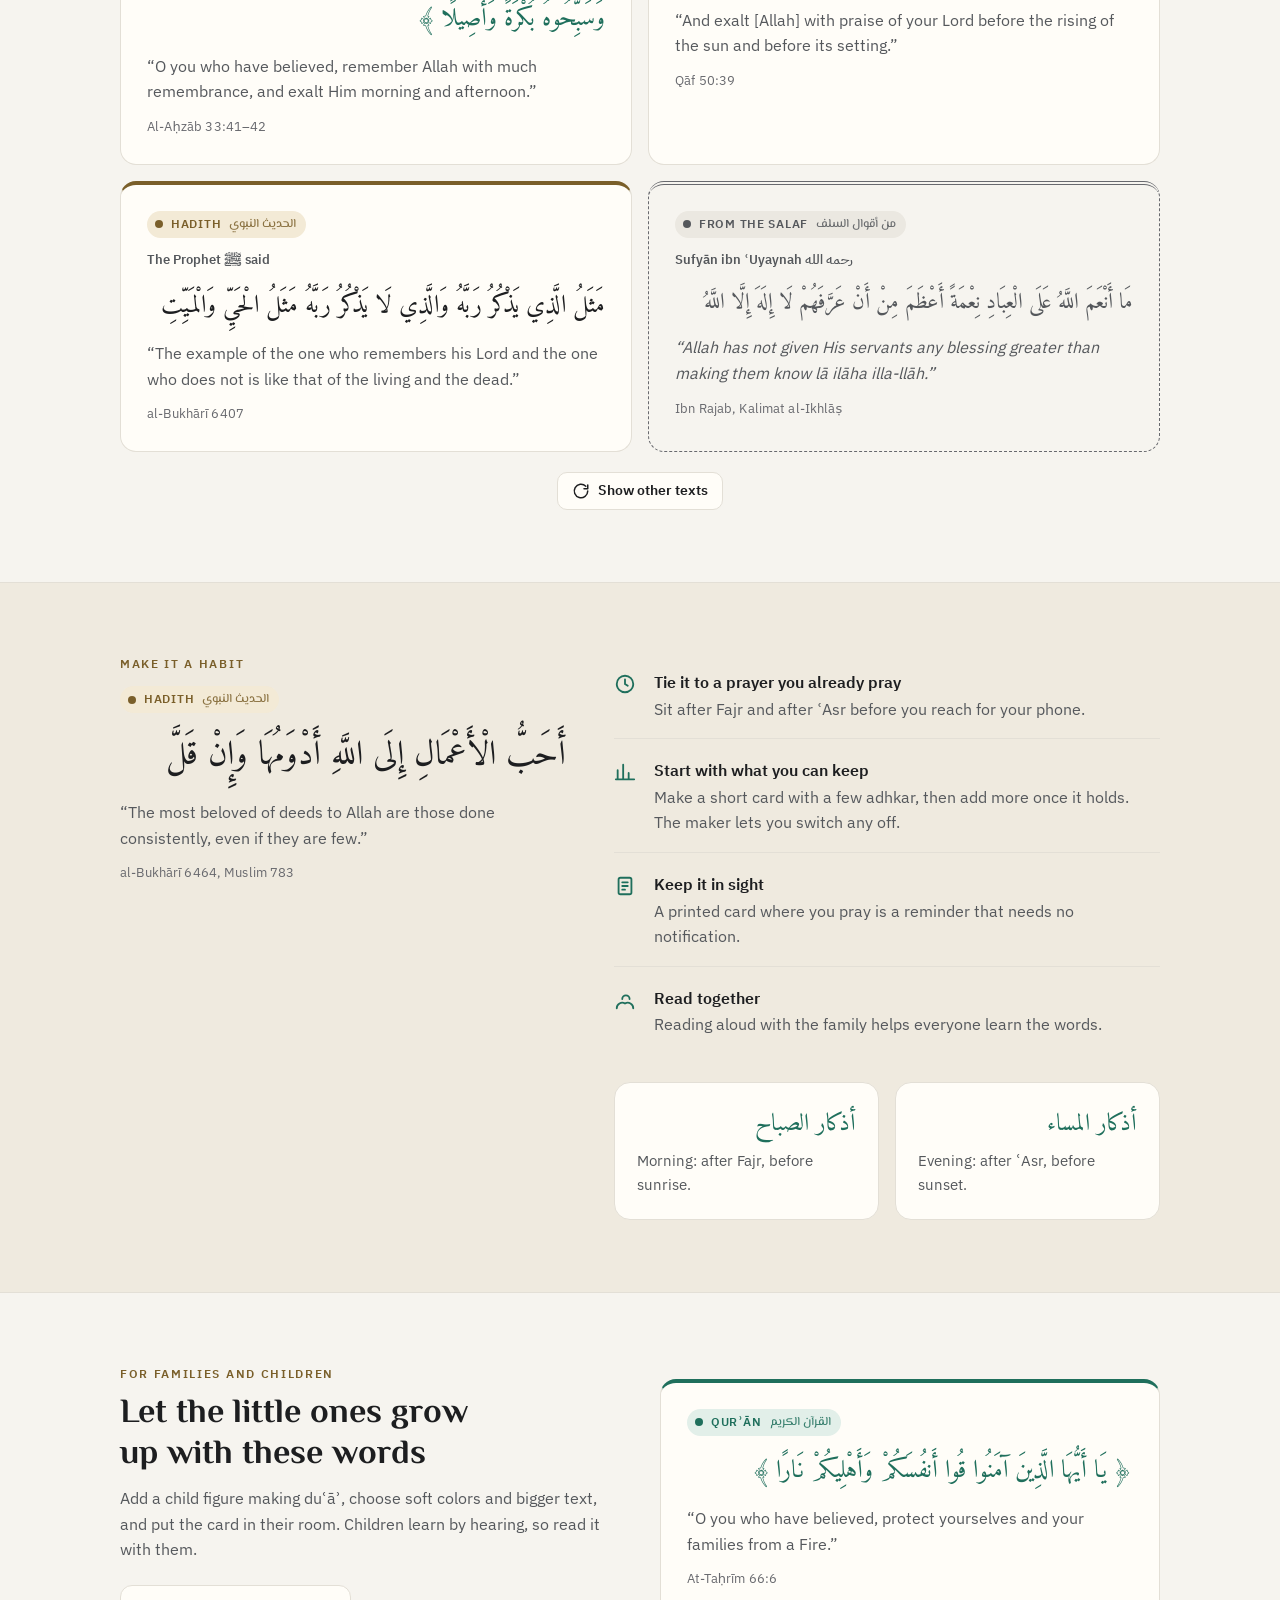
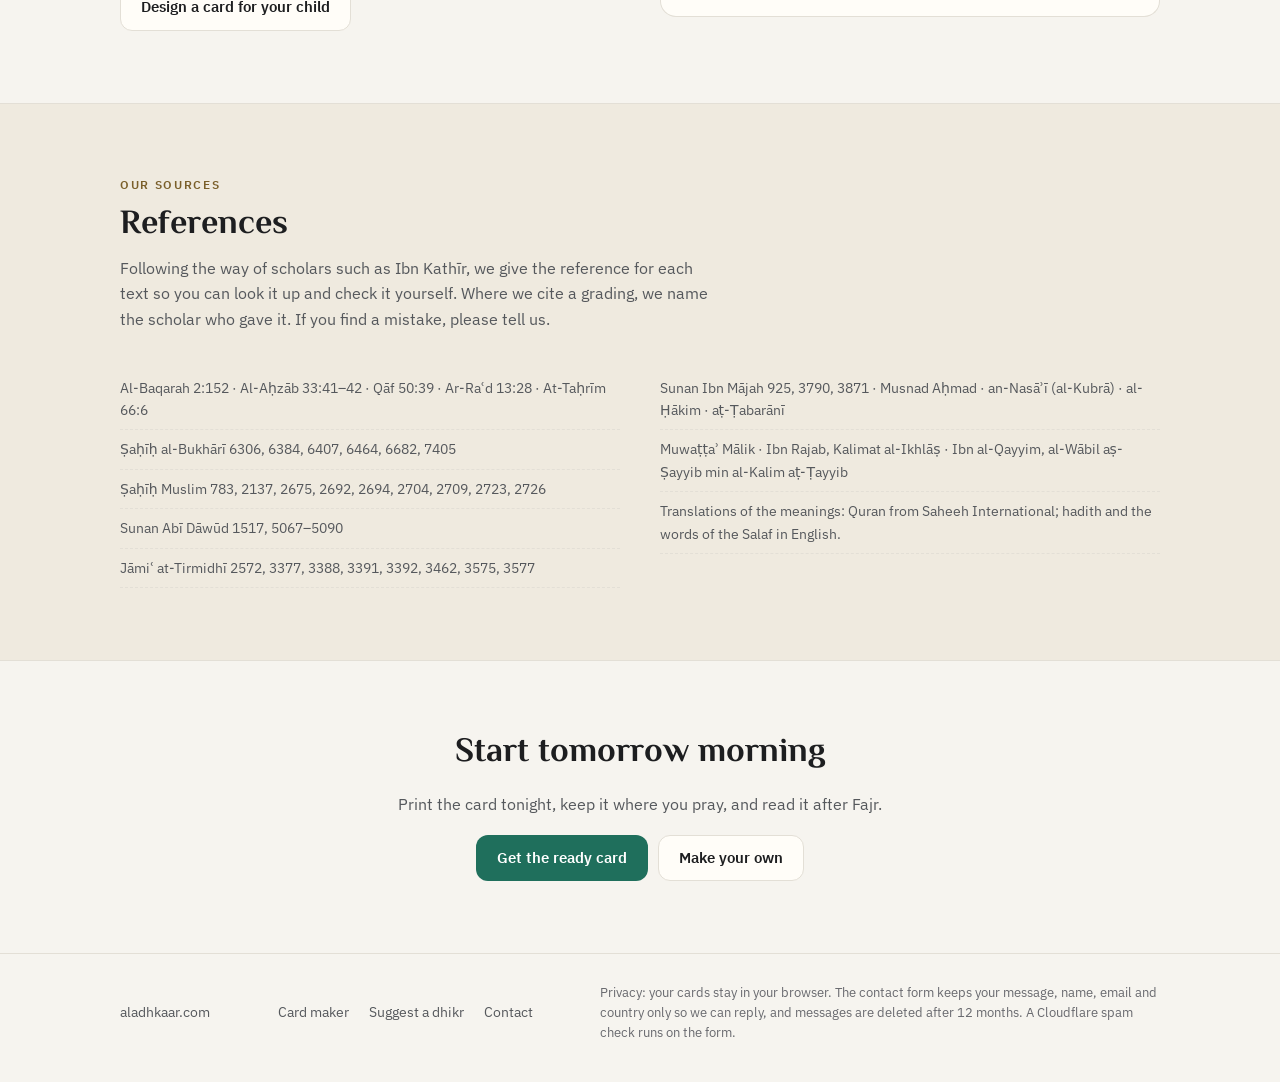
==== commit e3cad03f: "Home page: pick the language before drawing, lighter card pictures - An inline script in the head se" ====
--- a/public/index.html
+++ b/public/index.html
@@ -6,6 +6,24 @@
   <script>
     // Old links put the card in the hash of the home page. Send them on to the maker.
     if (/^#(card=|missing$|suggest$|contact$)/.test(location.hash)) location.replace("make" + location.hash);
+    // Pick the language before the page is drawn, so it doesn't show in English and then flip,
+    // and start loading the card pictures for that language straight away.
+    (function () {
+      var L = ["en", "ar", "ur", "id", "ms", "tr", "fr", "bn"], l = null, r = document.documentElement;
+      try { l = localStorage.getItem("aladhkaar:lang"); } catch (e) {}
+      if (L.indexOf(l) < 0) {
+        l = "en";
+        var n = navigator.languages || [navigator.language || "en"];
+        for (var i = 0; i < n.length; i++) { var c = String(n[i]).toLowerCase().split("-")[0]; if (L.indexOf(c) >= 0) { l = c; break; } }
+      }
+      r.lang = l; r.dir = l === "ar" || l === "ur" ? "rtl" : "ltr";
+      if (l !== "en") { r.classList.add("i18n-wait"); setTimeout(function () { r.classList.remove("i18n-wait"); }, 2500); }
+      ["1", "2"].forEach(function (k) {
+        var p = document.createElement("link");
+        p.rel = "preload"; p.as = "image"; p.href = "ready/preview-" + k + (l === "ar" ? "-ar" : "") + ".webp";
+        document.head.appendChild(p);
+      });
+    })();
   </script>
   <title>Adhkar Maker · Morning and evening adhkar card</title>
   <meta name="description" content="The morning and evening adhkar from the Quran and Sunnah, each with its reference, on a card you print and keep. Get the ready card or make your own. أذكار الصباح والمساء في بطاقة تطبعها.">
@@ -27,7 +45,7 @@
   <link rel="apple-touch-icon" href="icons/icon-192.png">
   <link rel="preload" href="data/quotes.json" as="fetch" crossorigin>
   <link rel="stylesheet" href="fonts/fonts.css">
-  <link rel="stylesheet" href="landing.css?v=4">
+  <link rel="stylesheet" href="landing.css?v=5">
 </head>
 <body>
 
@@ -80,8 +98,8 @@
         <div class="ref"><span data-t="alsoImages">Also as images:</span> <a href="ready/aladhkaar-page-1.jpg" data-ar-href="ready/aladhkaar-page-1-ar.jpg" download data-t="page1">page 1</a> · <a href="ready/aladhkaar-page-2.jpg" data-ar-href="ready/aladhkaar-page-2-ar.jpg" download data-t="page2">page 2</a>. <span data-t="free">Free, no sign-up.</span></div>
       </div>
       <div class="stack">
-        <img data-src="ready/preview-1.jpg" data-ar-src="ready/preview-1-ar.jpg" alt="" width="900" height="1273">
-        <img data-src="ready/preview-2.jpg" data-ar-src="ready/preview-2-ar.jpg" alt="" width="900" height="1273" data-t-alt="previewAlt">
+        <img data-src="ready/preview-1.webp" data-ar-src="ready/preview-1-ar.webp" alt="" width="640" height="905" fetchpriority="high">
+        <img data-src="ready/preview-2.webp" data-ar-src="ready/preview-2-ar.webp" alt="" width="640" height="905" fetchpriority="high" data-t-alt="previewAlt">
         <span class="tag" data-t="tag">23 adhkar · A4 · 2 pages · with sources</span>
       </div>
     </div>
@@ -221,6 +239,6 @@
   </div>
 </footer>
 
-<script src="landing.js?v=6"></script>
+<script src="landing.js?v=7"></script>
 </body>
 </html>
--- a/public/landing.css
+++ b/public/landing.css
@@ -188,3 +188,6 @@
 @media (max-width:360px){
   .top .brand > span:first-of-type{position:absolute;width:1px;height:1px;overflow:hidden;clip:rect(0 0 0 0);white-space:nowrap}
 }
+
+/* Until the chosen language is filled in (at most a moment), keep the English text from flashing. */
+.i18n-wait body{visibility:hidden}
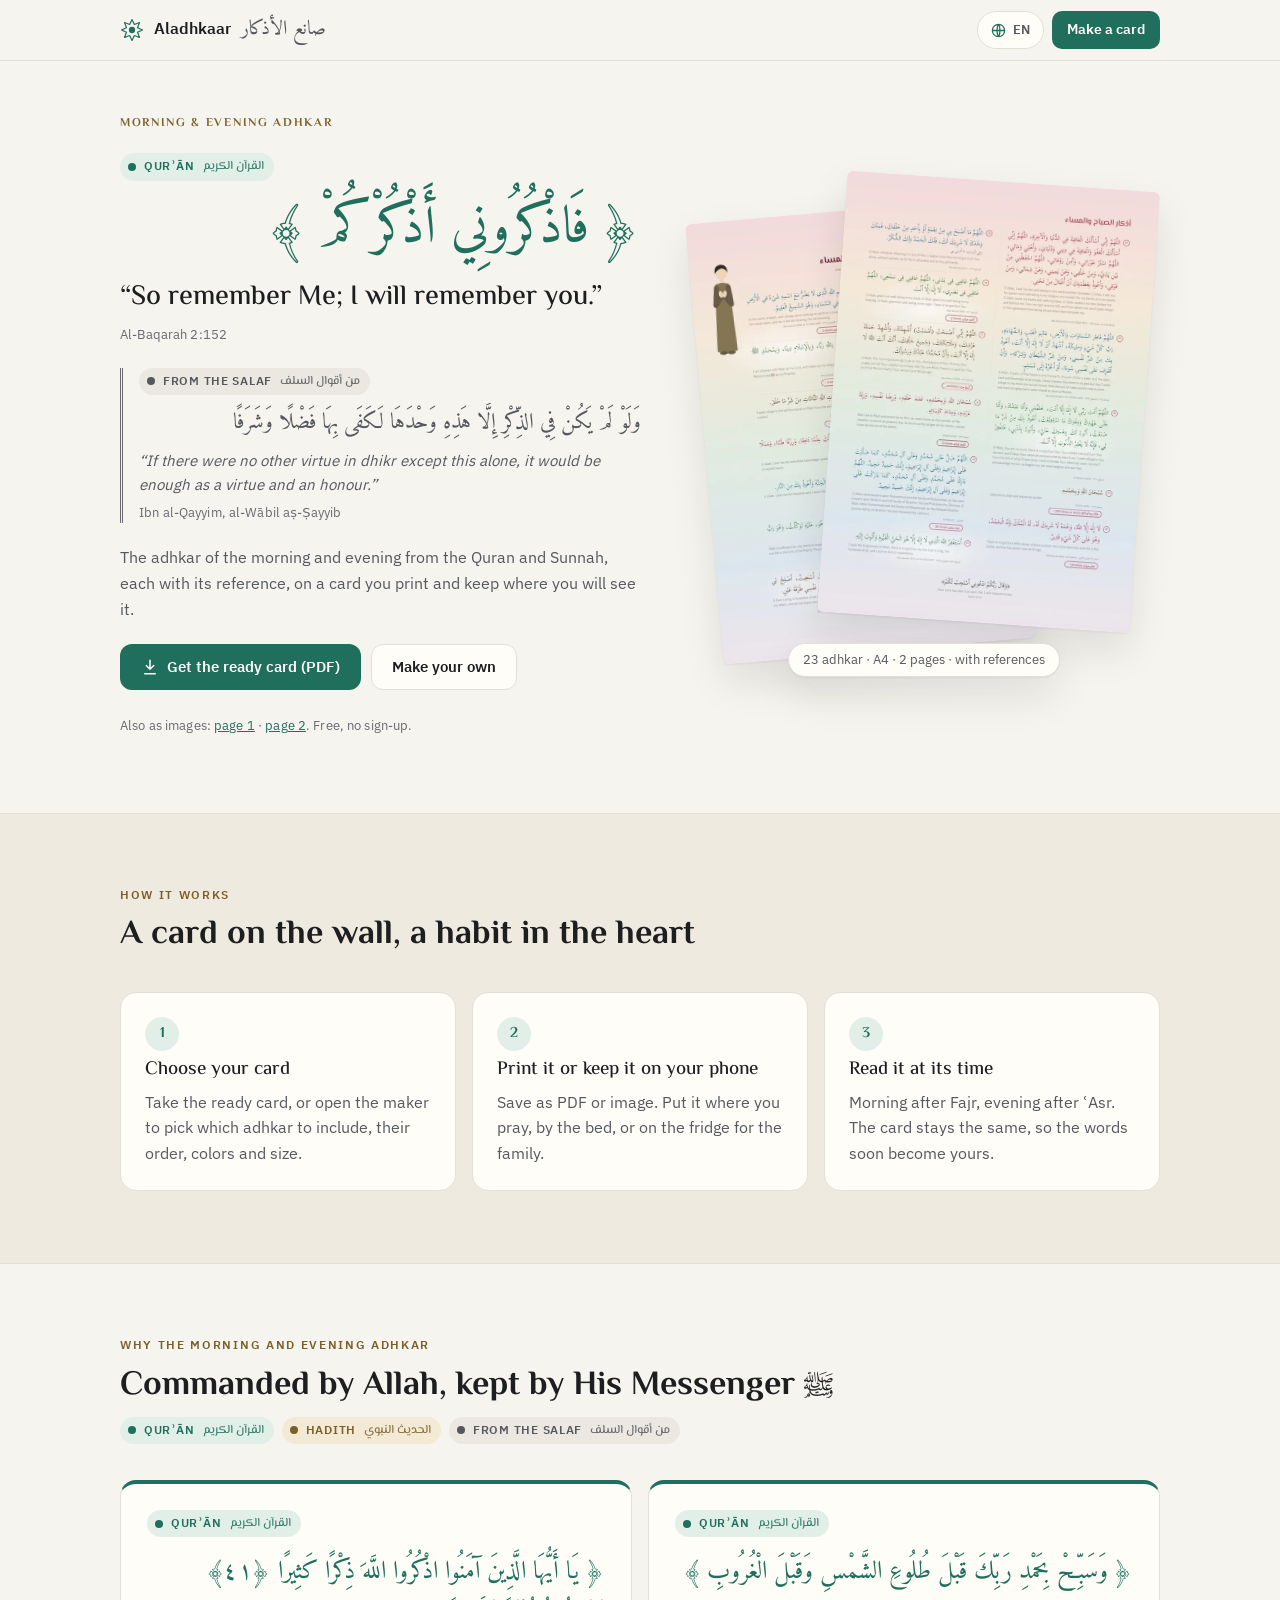
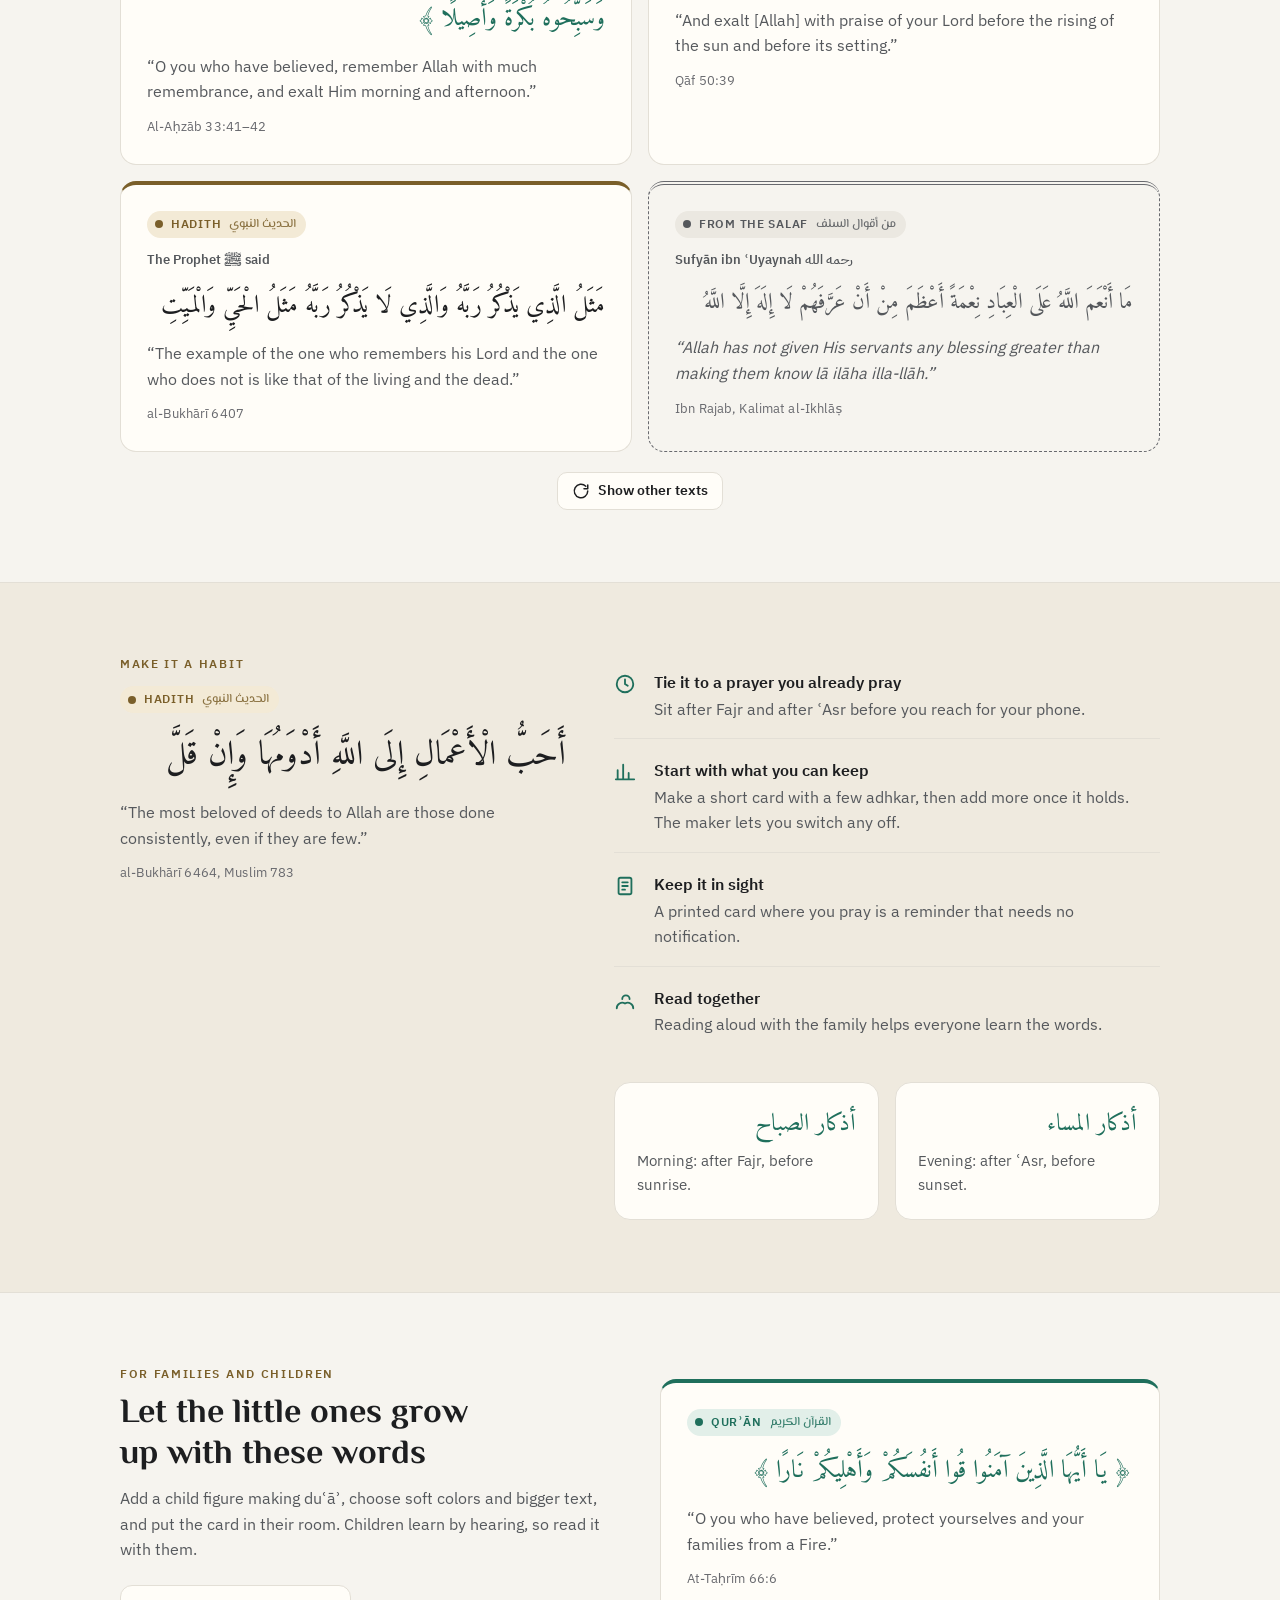
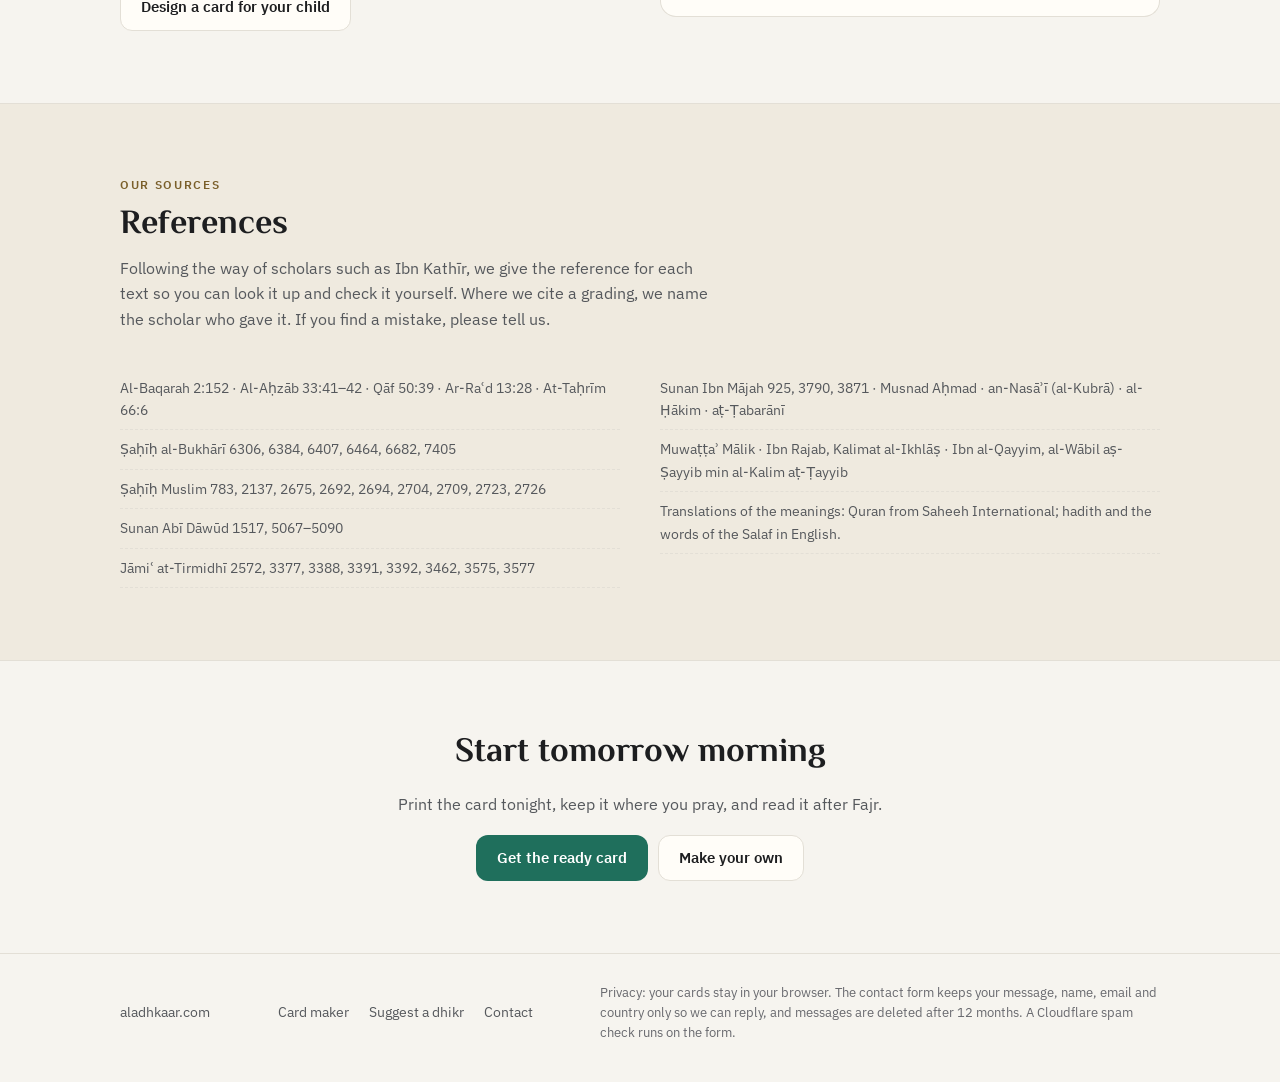
==== commit 53d5a4c2: "Open the site to AI assistants: robots, 404, llms.txt, structured data, one name - robots.txt names " ====
--- a/public/index.html
+++ b/public/index.html
@@ -25,11 +25,11 @@
       });
     })();
   </script>
-  <title>Adhkar Maker · Morning and evening adhkar card</title>
+  <title>Aladhkaar · Morning and evening adhkar card</title>
   <meta name="description" content="The morning and evening adhkar from the Quran and Sunnah, each with its reference, on a card you print and keep. Get the ready card or make your own. أذكار الصباح والمساء في بطاقة تطبعها.">
   <link rel="canonical" href="https://aladhkaar.com/">
   <meta property="og:type" content="website">
-  <meta property="og:site_name" content="Adhkar Maker · صانع الأذكار">
+  <meta property="og:site_name" content="Aladhkaar · صانع الأذكار">
   <meta property="og:url" content="https://aladhkaar.com/">
   <meta property="og:title" content="Morning and evening adhkar, on a card you keep">
   <meta property="og:description" content="Get the ready card or make your own. Each dhikr with its reference. Free.">
@@ -45,7 +45,151 @@
   <link rel="apple-touch-icon" href="icons/icon-192.png">
   <link rel="preload" href="data/quotes.json" as="fetch" crossorigin>
   <link rel="stylesheet" href="fonts/fonts.css">
-  <link rel="stylesheet" href="landing.css?v=5">
+  <link rel="stylesheet" href="landing.css?v=6">
+  <script type="application/ld+json">
+{
+ "@context": "https://schema.org",
+ "@graph": [
+  {
+   "@type": "Organization",
+   "@id": "https://aladhkaar.com/#org",
+   "name": "Aladhkaar",
+   "alternateName": [
+    "Adhkar Maker",
+    "صانع الأذكار",
+    "aladhkaar.com"
+   ],
+   "url": "https://aladhkaar.com/",
+   "logo": {
+    "@type": "ImageObject",
+    "url": "https://aladhkaar.com/icons/icon-512.png",
+    "width": 512,
+    "height": 512
+   },
+   "contactPoint": {
+    "@type": "ContactPoint",
+    "contactType": "customer support",
+    "url": "https://aladhkaar.com/make#contact",
+    "availableLanguage": [
+     "English",
+     "Arabic"
+    ]
+   }
+  },
+  {
+   "@type": "WebSite",
+   "@id": "https://aladhkaar.com/#site",
+   "name": "Aladhkaar",
+   "alternateName": [
+    "Adhkar Maker",
+    "صانع الأذكار"
+   ],
+   "url": "https://aladhkaar.com/",
+   "description": "The morning and evening adhkar from the Quran and Sunnah, each with its reference, on a card you print and keep.",
+   "inLanguage": [
+    "en",
+    "ar",
+    "ur",
+    "id",
+    "ms",
+    "tr",
+    "fr",
+    "bn"
+   ],
+   "publisher": {
+    "@id": "https://aladhkaar.com/#org"
+   }
+  },
+  {
+   "@type": "WebPage",
+   "@id": "https://aladhkaar.com/#page",
+   "url": "https://aladhkaar.com/",
+   "name": "Aladhkaar · Morning and evening adhkar card",
+   "isPartOf": {
+    "@id": "https://aladhkaar.com/#site"
+   },
+   "about": {
+    "@type": "Thing",
+    "name": "Morning and evening adhkar",
+    "alternateName": "أذكار الصباح والمساء"
+   },
+   "primaryImageOfPage": "https://aladhkaar.com/og-image.jpg",
+   "mentions": {
+    "@id": "https://aladhkaar.com/make#app"
+   }
+  },
+  {
+   "@type": "WebApplication",
+   "@id": "https://aladhkaar.com/make#app",
+   "name": "Aladhkaar card maker",
+   "alternateName": [
+    "Adhkar Maker",
+    "صانع الأذكار"
+   ],
+   "url": "https://aladhkaar.com/make",
+   "description": "Make your own morning and evening adhkar card: choose and reorder the adhkar, pick colours, patterns, borders, fonts and simple featureless figures, then print it or save it as a PDF or image.",
+   "applicationCategory": "DesignApplication",
+   "operatingSystem": "Any (web browser)",
+   "browserRequirements": "Requires JavaScript",
+   "isAccessibleForFree": true,
+   "offers": {
+    "@type": "Offer",
+    "price": "0",
+    "priceCurrency": "USD"
+   },
+   "inLanguage": [
+    "en",
+    "ar",
+    "ur",
+    "id",
+    "ms",
+    "tr",
+    "fr",
+    "bn"
+   ],
+   "featureList": [
+    "23 morning and evening adhkar with counts and sources",
+    "Drag to reorder the adhkar",
+    "9 ready-made designs, colour themes, patterns and borders",
+    "Simple featureless figures for children's cards",
+    "A5, A4, A3, phone wallpaper, square and story sizes",
+    "Print, save as PDF or PNG, or share a link",
+    "Works offline"
+   ],
+   "image": "https://aladhkaar.com/og-image.jpg",
+   "publisher": {
+    "@id": "https://aladhkaar.com/#org"
+   }
+  },
+  {
+   "@type": "DigitalDocument",
+   "name": "Morning and evening adhkar card (English, A4 PDF)",
+   "url": "https://aladhkaar.com/ready/aladhkaar-morning-evening.pdf",
+   "encodingFormat": "application/pdf",
+   "inLanguage": "en",
+   "isAccessibleForFree": true,
+   "numberOfPages": 2,
+   "about": "Morning and evening adhkar",
+   "publisher": {
+    "@id": "https://aladhkaar.com/#org"
+   }
+  },
+  {
+   "@type": "DigitalDocument",
+   "name": "بطاقة أذكار الصباح والمساء (PDF، A4)",
+   "url": "https://aladhkaar.com/ready/aladhkaar-morning-evening-ar.pdf",
+   "encodingFormat": "application/pdf",
+   "inLanguage": "ar",
+   "isAccessibleForFree": true,
+   "numberOfPages": 2,
+   "about": "Morning and evening adhkar",
+   "publisher": {
+    "@id": "https://aladhkaar.com/#org"
+   }
+  }
+ ]
+}
+  </script>
 </head>
 <body>
 
@@ -53,7 +197,7 @@
   <div class="wrap">
     <a class="brand" href="./">
       <svg viewBox="0 0 32 32" aria-hidden="true"><path d="M16 2l3.1 6.6L26 6l-2.6 6.9L30 16l-6.6 3.1L26 26l-6.9-2.6L16 30l-3.1-6.6L6 26l2.6-6.9L2 16l6.6-3.1L6 6l6.9 2.6z" fill="none" stroke="currentColor" stroke-width="1.6" stroke-linejoin="round"/><circle cx="16" cy="16" r="4.2" fill="currentColor"/></svg>
-      <span data-t="appName">Adhkar Maker</span><span class="ar">صانع الأذكار</span>
+      <span data-t="appName">Aladhkaar</span><span class="ar">صانع الأذكار</span>
     </a>
     <div class="top-nav">
       <label class="lang-pick">
@@ -239,6 +383,6 @@
   </div>
 </footer>
 
-<script src="landing.js?v=7"></script>
+<script src="landing.js?v=8"></script>
 </body>
 </html>
--- a/public/landing.css
+++ b/public/landing.css
@@ -30,7 +30,7 @@
 .lede{color:var(--ink-2);max-width:60ch;margin:0}
 
 /* top bar */
-.top{position:sticky;top:env(safe-area-inset-top,0px);z-index:5;background:color-mix(in srgb,var(--bg) 88%,transparent);backdrop-filter:blur(10px);border-bottom:1px solid var(--line)}
+.top{position:sticky;top:env(safe-area-inset-top,0px);z-index:5;background:var(--bg);background:color-mix(in srgb,var(--bg) 88%,transparent);-webkit-backdrop-filter:blur(10px);backdrop-filter:blur(10px);border-bottom:1px solid var(--line)}
 body::before{content:"";position:fixed;inset:0 0 auto;height:env(safe-area-inset-top,0px);z-index:10;background:var(--bg)}
 .top .wrap{display:flex;align-items:center;justify-content:space-between;gap:12px;height:60px}
 .brand{display:flex;align-items:center;gap:10px;font-weight:600;text-decoration:none;color:var(--ink)}
@@ -191,3 +191,5 @@
 
 /* Until the chosen language is filled in (at most a moment), keep the English text from flashing. */
 .i18n-wait body{visibility:hidden}
+/* Safari before 15 has no aspect-ratio: keep the picture stack its shape. */
+@supports not (aspect-ratio:1/1){.stack{height:0;padding-bottom:108%}.stack img{height:auto}}
